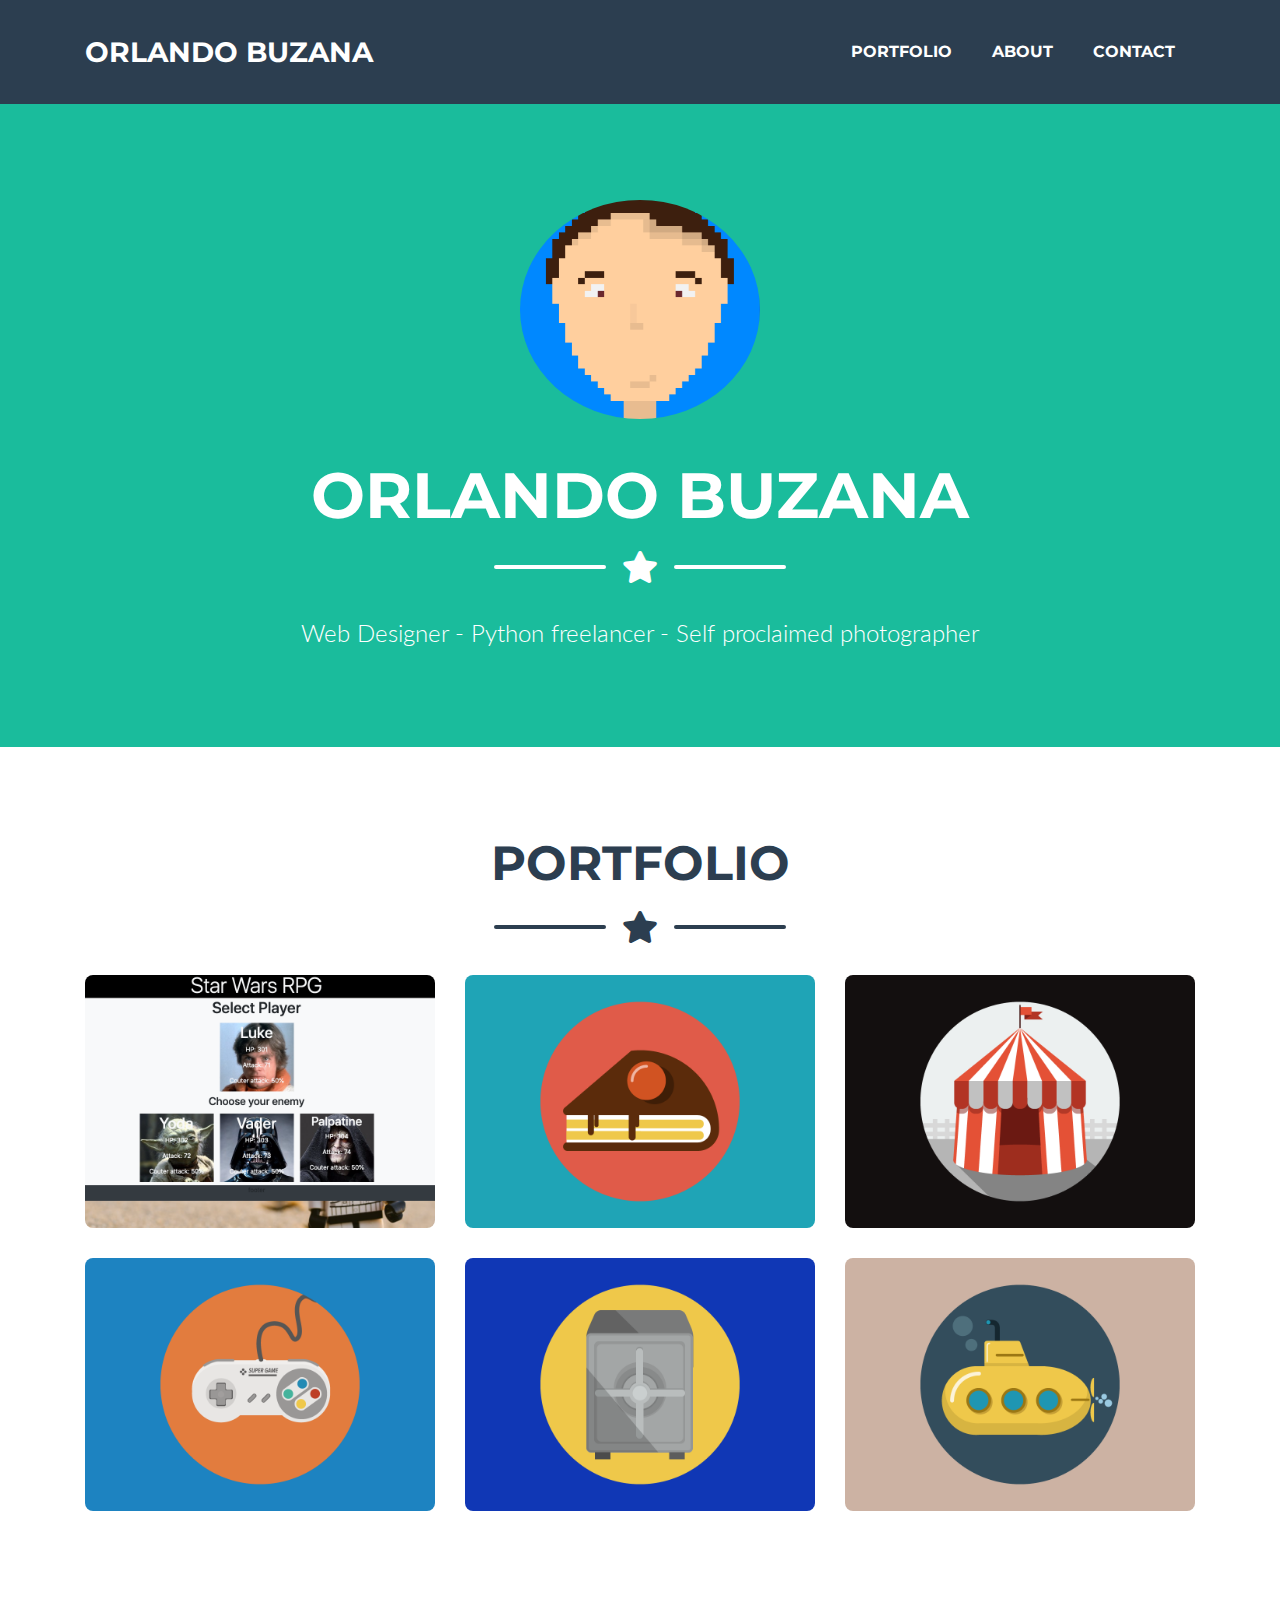
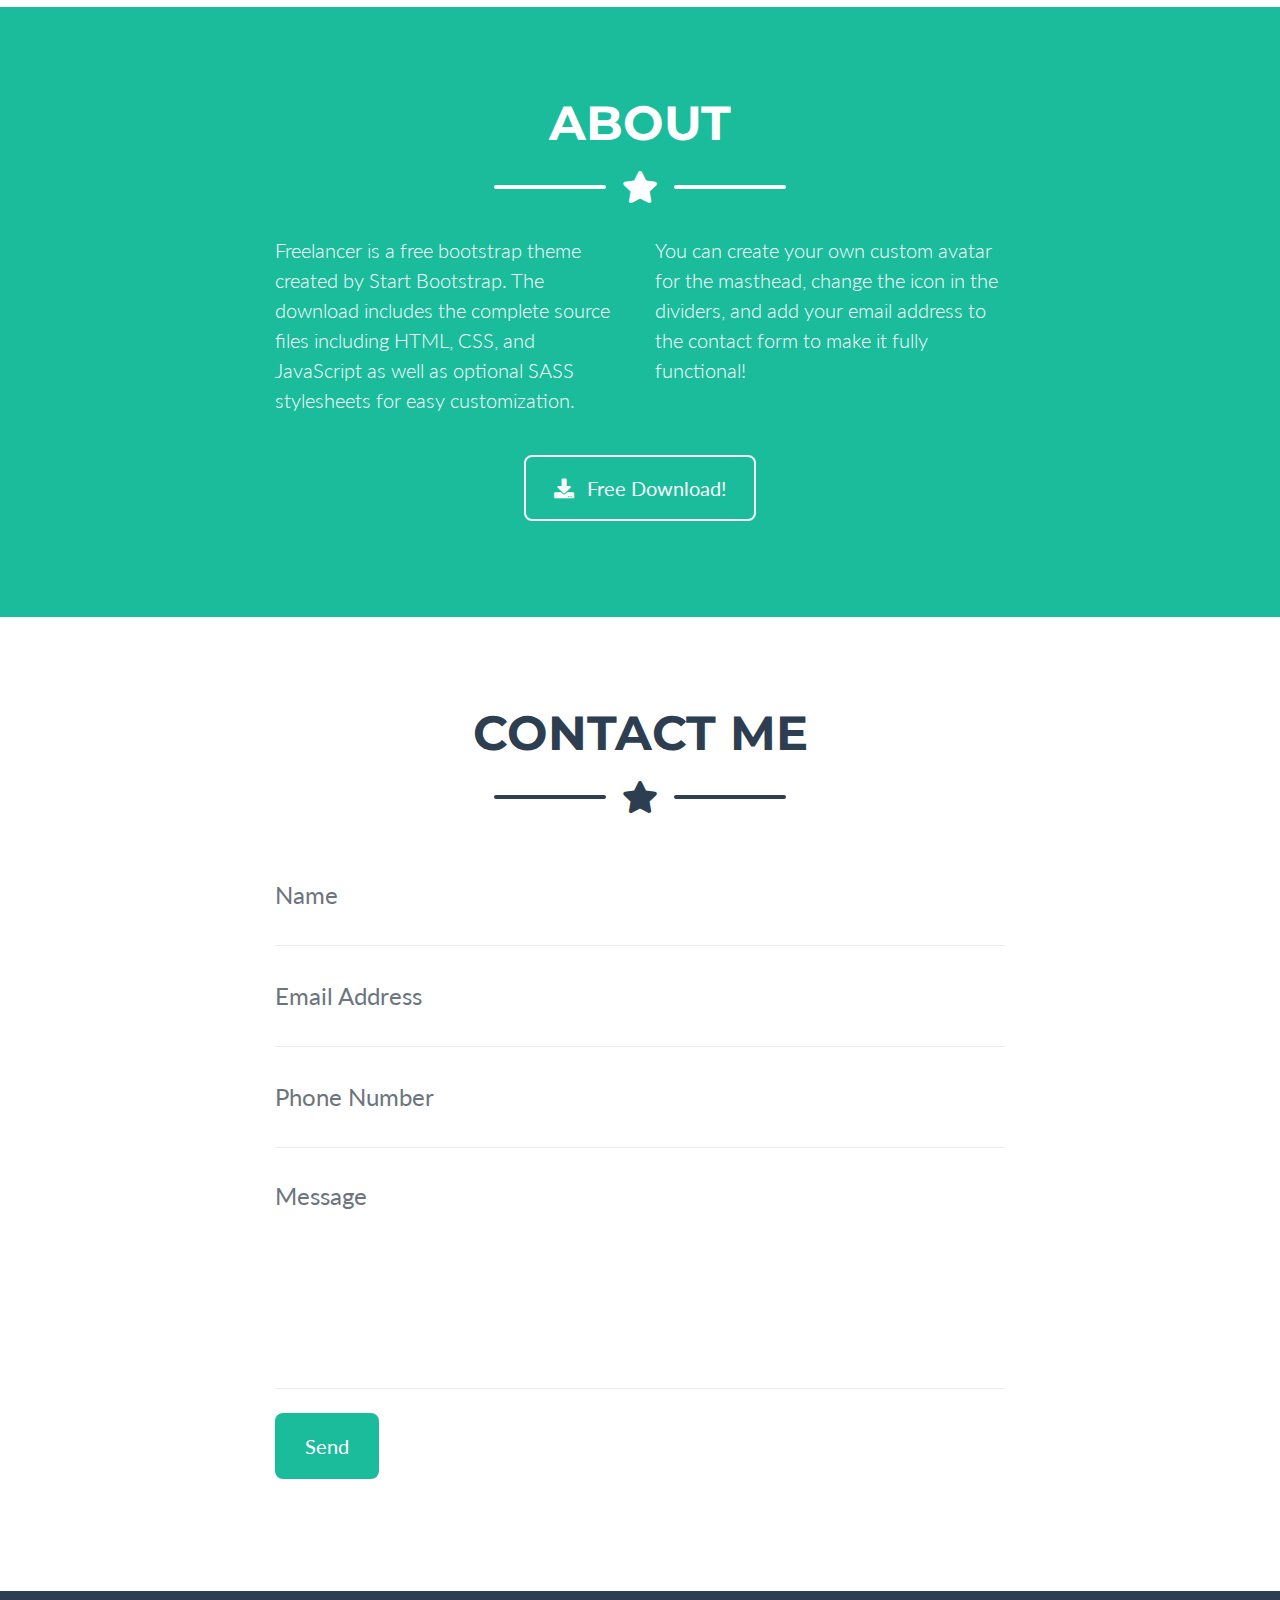
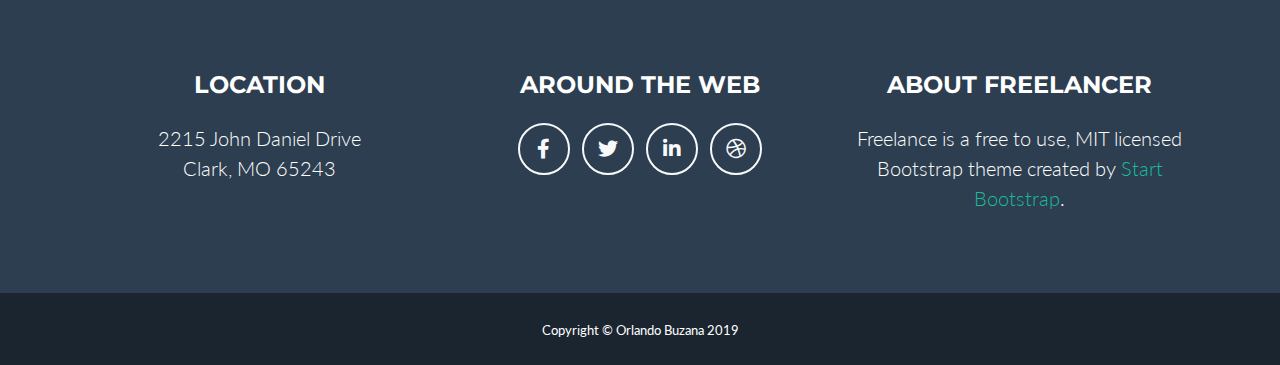
==== index.html @ acb23460 "Updating Portfolio Page with Bootstrap Template" ====
<!DOCTYPE html>
<html lang="en">

<head>

  <meta charset="utf-8">
  <meta name="viewport" content="width=device-width, initial-scale=1, shrink-to-fit=no">
  <meta name="description" content="">
  <meta name="author" content="">

  <title>Orlando Buzana</title>

  <!-- Custom fonts for this theme -->
  <link href="vendor/fontawesome-free/css/all.min.css" rel="stylesheet" type="text/css">
  <link href="https://fonts.googleapis.com/css?family=Montserrat:400,700" rel="stylesheet" type="text/css">
  <link href="https://fonts.googleapis.com/css?family=Lato:400,700,400italic,700italic" rel="stylesheet" type="text/css">

  <!-- Theme CSS -->
  <link href="css/freelancer.min.css" rel="stylesheet">

</head>

<body id="page-top">

  <!-- Navigation -->
  <nav class="navbar navbar-expand-lg bg-secondary text-uppercase fixed-top" id="mainNav">
    <div class="container">
      <a class="navbar-brand js-scroll-trigger" href="#page-top">Orlando Buzana</a>
      <button class="navbar-toggler navbar-toggler-right text-uppercase font-weight-bold bg-primary text-white rounded" type="button" data-toggle="collapse" data-target="#navbarResponsive" aria-controls="navbarResponsive" aria-expanded="false" aria-label="Toggle navigation">
        Menu
        <i class="fas fa-bars"></i>
      </button>
      <div class="collapse navbar-collapse" id="navbarResponsive">
        <ul class="navbar-nav ml-auto">
          <li class="nav-item mx-0 mx-lg-1">
            <a class="nav-link py-3 px-0 px-lg-3 rounded js-scroll-trigger" href="#portfolio">Portfolio</a>
          </li>
          <li class="nav-item mx-0 mx-lg-1">
            <a class="nav-link py-3 px-0 px-lg-3 rounded js-scroll-trigger" href="#about">About</a>
          </li>
          <li class="nav-item mx-0 mx-lg-1">
            <a class="nav-link py-3 px-0 px-lg-3 rounded js-scroll-trigger" href="#contact">Contact</a>
          </li>
        </ul>
      </div>
    </div>
  </nav>

  <!-- Masthead -->
  <header class="masthead bg-primary text-white text-center">
    <div class="container d-flex align-items-center flex-column">

      <!-- Masthead Avatar Image -->
      <img class="masthead-avatar mb-5 rounded-circle" src="img/RandomPortfolio.png" alt="My very accurate selfie">

      <!-- Masthead Heading -->
      <h1 class="masthead-heading text-uppercase mb-0">Orlando Buzana</h1>

      <!-- Icon Divider -->
      <div class="divider-custom divider-light">
        <div class="divider-custom-line"></div>
        <div class="divider-custom-icon">
          <i class="fas fa-star"></i>
        </div>
        <div class="divider-custom-line"></div>
      </div>

      <!-- Masthead Subheading -->
      <p class="masthead-subheading font-weight-light mb-0">Web Designer - Python freelancer - Self proclaimed photographer</p>

    </div>
  </header>

  <!-- Portfolio Section -->
  <section class="page-section portfolio" id="portfolio">
    <div class="container">

      <!-- Portfolio Section Heading -->
      <h2 class="page-section-heading text-center text-uppercase text-secondary mb-0">Portfolio</h2>

      <!-- Icon Divider -->
      <div class="divider-custom">
        <div class="divider-custom-line"></div>
        <div class="divider-custom-icon">
          <i class="fas fa-star"></i>
        </div>
        <div class="divider-custom-line"></div>
      </div>

      <!-- Portfolio Grid Items -->
      <div class="row">

        <!-- Portfolio Item 1 -->
        <div class="col-md-6 col-lg-4">
          <div class="portfolio-item mx-auto" data-toggle="modal" data-target="#portfolioModal1">
            <div class="portfolio-item-caption d-flex align-items-center justify-content-center h-100 w-100">
              <div class="portfolio-item-caption-content text-center text-white">
                <i class="fas fa-plus fa-3x"></i>
              </div>
            </div>
            <img class="img-fluid" src="img/portfolio/starWarsRpg.png" alt="">
          </div>
        </div>

        <!-- Portfolio Item 2 -->
        <div class="col-md-6 col-lg-4">
          <div class="portfolio-item mx-auto" data-toggle="modal" data-target="#portfolioModal2">
            <div class="portfolio-item-caption d-flex align-items-center justify-content-center h-100 w-100">
              <div class="portfolio-item-caption-content text-center text-white">
                <i class="fas fa-plus fa-3x"></i>
              </div>
            </div>
            <img class="img-fluid" src="img/portfolio/cake.png" alt="">
          </div>
        </div>

        <!-- Portfolio Item 3 -->
        <div class="col-md-6 col-lg-4">
          <div class="portfolio-item mx-auto" data-toggle="modal" data-target="#portfolioModal3">
            <div class="portfolio-item-caption d-flex align-items-center justify-content-center h-100 w-100">
              <div class="portfolio-item-caption-content text-center text-white">
                <i class="fas fa-plus fa-3x"></i>
              </div>
            </div>
            <img class="img-fluid" src="img/portfolio/circus.png" alt="">
          </div>
        </div>

        <!-- Portfolio Item 4 -->
        <div class="col-md-6 col-lg-4">
          <div class="portfolio-item mx-auto" data-toggle="modal" data-target="#portfolioModal4">
            <div class="portfolio-item-caption d-flex align-items-center justify-content-center h-100 w-100">
              <div class="portfolio-item-caption-content text-center text-white">
                <i class="fas fa-plus fa-3x"></i>
              </div>
            </div>
            <img class="img-fluid" src="img/portfolio/game.png" alt="">
          </div>
        </div>

        <!-- Portfolio Item 5 -->
        <div class="col-md-6 col-lg-4">
          <div class="portfolio-item mx-auto" data-toggle="modal" data-target="#portfolioModal5">
            <div class="portfolio-item-caption d-flex align-items-center justify-content-center h-100 w-100">
              <div class="portfolio-item-caption-content text-center text-white">
                <i class="fas fa-plus fa-3x"></i>
              </div>
            </div>
            <img class="img-fluid" src="img/portfolio/safe.png" alt="">
          </div>
        </div>

        <!-- Portfolio Item 6 -->
        <div class="col-md-6 col-lg-4">
          <div class="portfolio-item mx-auto" data-toggle="modal" data-target="#portfolioModal6">
            <div class="portfolio-item-caption d-flex align-items-center justify-content-center h-100 w-100">
              <div class="portfolio-item-caption-content text-center text-white">
                <i class="fas fa-plus fa-3x"></i>
              </div>
            </div>
            <img class="img-fluid" src="img/portfolio/submarine.png" alt="">
          </div>
        </div>

      </div>
      <!-- /.row -->

    </div>
  </section>

  <!-- About Section -->
  <section class="page-section bg-primary text-white mb-0" id="about">
    <div class="container">

      <!-- About Section Heading -->
      <h2 class="page-section-heading text-center text-uppercase text-white">About</h2>

      <!-- Icon Divider -->
      <div class="divider-custom divider-light">
        <div class="divider-custom-line"></div>
        <div class="divider-custom-icon">
          <i class="fas fa-star"></i>
        </div>
        <div class="divider-custom-line"></div>
      </div>

      <!-- About Section Content -->
      <div class="row">
        <div class="col-lg-4 ml-auto">
          <p class="lead">Freelancer is a free bootstrap theme created by Start Bootstrap. The download includes the complete source files including HTML, CSS, and JavaScript as well as optional SASS stylesheets for easy customization.</p>
        </div>
        <div class="col-lg-4 mr-auto">
          <p class="lead">You can create your own custom avatar for the masthead, change the icon in the dividers, and add your email address to the contact form to make it fully functional!</p>
        </div>
      </div>

      <!-- About Section Button -->
      <div class="text-center mt-4">
        <a class="btn btn-xl btn-outline-light" href="https://startbootstrap.com/themes/freelancer/">
          <i class="fas fa-download mr-2"></i>
          Free Download!
        </a>
      </div>

    </div>
  </section>

  <!-- Contact Section -->
  <section class="page-section" id="contact">
    <div class="container">

      <!-- Contact Section Heading -->
      <h2 class="page-section-heading text-center text-uppercase text-secondary mb-0">Contact Me</h2>

      <!-- Icon Divider -->
      <div class="divider-custom">
        <div class="divider-custom-line"></div>
        <div class="divider-custom-icon">
          <i class="fas fa-star"></i>
        </div>
        <div class="divider-custom-line"></div>
      </div>

      <!-- Contact Section Form -->
      <div class="row">
        <div class="col-lg-8 mx-auto">
          <!-- To configure the contact form email address, go to mail/contact_me.php and update the email address in the PHP file on line 19. -->
          <form name="sentMessage" id="contactForm" novalidate="novalidate">
            <div class="control-group">
              <div class="form-group floating-label-form-group controls mb-0 pb-2">
                <label>Name</label>
                <input class="form-control" id="name" type="text" placeholder="Name" required="required" data-validation-required-message="Please enter your name.">
                <p class="help-block text-danger"></p>
              </div>
            </div>
            <div class="control-group">
              <div class="form-group floating-label-form-group controls mb-0 pb-2">
                <label>Email Address</label>
                <input class="form-control" id="email" type="email" placeholder="Email Address" required="required" data-validation-required-message="Please enter your email address.">
                <p class="help-block text-danger"></p>
              </div>
            </div>
            <div class="control-group">
              <div class="form-group floating-label-form-group controls mb-0 pb-2">
                <label>Phone Number</label>
                <input class="form-control" id="phone" type="tel" placeholder="Phone Number" required="required" data-validation-required-message="Please enter your phone number.">
                <p class="help-block text-danger"></p>
              </div>
            </div>
            <div class="control-group">
              <div class="form-group floating-label-form-group controls mb-0 pb-2">
                <label>Message</label>
                <textarea class="form-control" id="message" rows="5" placeholder="Message" required="required" data-validation-required-message="Please enter a message."></textarea>
                <p class="help-block text-danger"></p>
              </div>
            </div>
            <br>
            <div id="success"></div>
            <div class="form-group">
              <button type="submit" class="btn btn-primary btn-xl" id="sendMessageButton">Send</button>
            </div>
          </form>
        </div>
      </div>

    </div>
  </section>

  <!-- Footer -->
  <footer class="footer text-center">
    <div class="container">
      <div class="row">

        <!-- Footer Location -->
        <div class="col-lg-4 mb-5 mb-lg-0">
          <h4 class="text-uppercase mb-4">Location</h4>
          <p class="lead mb-0">2215 John Daniel Drive
            <br>Clark, MO 65243</p>
        </div>

        <!-- Footer Social Icons -->
        <div class="col-lg-4 mb-5 mb-lg-0">
          <h4 class="text-uppercase mb-4">Around the Web</h4>
          <a class="btn btn-outline-light btn-social mx-1" href="#">
            <i class="fab fa-fw fa-facebook-f"></i>
          </a>
          <a class="btn btn-outline-light btn-social mx-1" href="#">
            <i class="fab fa-fw fa-twitter"></i>
          </a>
          <a class="btn btn-outline-light btn-social mx-1" href="#">
            <i class="fab fa-fw fa-linkedin-in"></i>
          </a>
          <a class="btn btn-outline-light btn-social mx-1" href="#">
            <i class="fab fa-fw fa-dribbble"></i>
          </a>
        </div>

        <!-- Footer About Text -->
        <div class="col-lg-4">
          <h4 class="text-uppercase mb-4">About Freelancer</h4>
          <p class="lead mb-0">Freelance is a free to use, MIT licensed Bootstrap theme created by
            <a href="http://startbootstrap.com">Start Bootstrap</a>.</p>
        </div>

      </div>
    </div>
  </footer>

  <!-- Copyright Section -->
  <section class="copyright py-4 text-center text-white">
    <div class="container">
      <small>Copyright &copy; Orlando Buzana 2019</small>
    </div>
  </section>

  <!-- Scroll to Top Button (Only visible on small and extra-small screen sizes) -->
  <div class="scroll-to-top d-lg-none position-fixed ">
    <a class="js-scroll-trigger d-block text-center text-white rounded" href="#page-top">
      <i class="fa fa-chevron-up"></i>
    </a>
  </div>

  <!-- Portfolio Modals -->

  <!-- Portfolio Modal 1 -->
  <div class="portfolio-modal modal fade" id="portfolioModal1" tabindex="-1" role="dialog" aria-labelledby="portfolioModal1Label" aria-hidden="true">
    <div class="modal-dialog modal-xl" role="document">
      <div class="modal-content">
        <button type="button" class="close" data-dismiss="modal" aria-label="Close">
          <span aria-hidden="true">
            <i class="fas fa-times"></i>
          </span>
        </button>
        <div class="modal-body text-center">
          <div class="container">
            <div class="row justify-content-center">
              <div class="col-lg-8">
                <!-- Portfolio Modal - Title -->
                <h2 class="portfolio-modal-title text-secondary text-uppercase mb-0">JavaScript RpG Game Example</h2>
                <!-- Icon Divider -->
                <div class="divider-custom">
                  <div class="divider-custom-line"></div>
                  <div class="divider-custom-icon">
                    <i class="fas fa-star"></i>
                  </div>
                  <div class="divider-custom-line"></div>
                </div>
                <!-- Portfolio Modal - Image -->
                <img class="img-fluid rounded mb-5" src="img/portfolio/starWarsRpg.png" alt="Screen-shot of the Js application">
                <!-- Portfolio Modal - Text -->
                <p class="mb-5">Simple demonstrations of JQuery power. The idea was to create an RPG game where the Player gets to choose a Hero and battle the chosen enemies.</p>
                <button class="btn btn-primary" href="#" data-dismiss="modal">
                  <i class="fas fa-times fa-fw"></i>
                  Close Window
                </button>
              </div>
            </div>
          </div>
        </div>
      </div>
    </div>
  </div>

  <!-- Portfolio Modal 2 -->
  <div class="portfolio-modal modal fade" id="portfolioModal2" tabindex="-1" role="dialog" aria-labelledby="portfolioModal2Label" aria-hidden="true">
    <div class="modal-dialog modal-xl" role="document">
      <div class="modal-content">
        <button type="button" class="close" data-dismiss="modal" aria-label="Close">
          <span aria-hidden="true">
            <i class="fas fa-times"></i>
          </span>
        </button>
        <div class="modal-body text-center">
          <div class="container">
            <div class="row justify-content-center">
              <div class="col-lg-8">
                <!-- Portfolio Modal - Title -->
                <h2 class="portfolio-modal-title text-secondary text-uppercase mb-0">Tasty Cake</h2>
                <!-- Icon Divider -->
                <div class="divider-custom">
                  <div class="divider-custom-line"></div>
                  <div class="divider-custom-icon">
                    <i class="fas fa-star"></i>
                  </div>
                  <div class="divider-custom-line"></div>
                </div>
                <!-- Portfolio Modal - Image -->
                <img class="img-fluid rounded mb-5" src="img/portfolio/cake.png" alt="">
                <!-- Portfolio Modal - Text -->
                <p class="mb-5">Lorem ipsum dolor sit amet, consectetur adipisicing elit. Mollitia neque assumenda ipsam nihil, molestias magnam, recusandae quos quis inventore quisquam velit asperiores, vitae? Reprehenderit soluta, eos quod consequuntur itaque. Nam.</p>
                <button class="btn btn-primary" href="#" data-dismiss="modal">
                  <i class="fas fa-times fa-fw"></i>
                  Close Window
                </button>
              </div>
            </div>
          </div>
        </div>
      </div>
    </div>
  </div>

  <!-- Portfolio Modal 3 -->
  <div class="portfolio-modal modal fade" id="portfolioModal3" tabindex="-1" role="dialog" aria-labelledby="portfolioModal3Label" aria-hidden="true">
    <div class="modal-dialog modal-xl" role="document">
      <div class="modal-content">
        <button type="button" class="close" data-dismiss="modal" aria-label="Close">
          <span aria-hidden="true">
            <i class="fas fa-times"></i>
          </span>
        </button>
        <div class="modal-body text-center">
          <div class="container">
            <div class="row justify-content-center">
              <div class="col-lg-8">
                <!-- Portfolio Modal - Title -->
                <h2 class="portfolio-modal-title text-secondary text-uppercase mb-0">Circus Tent</h2>
                <!-- Icon Divider -->
                <div class="divider-custom">
                  <div class="divider-custom-line"></div>
                  <div class="divider-custom-icon">
                    <i class="fas fa-star"></i>
                  </div>
                  <div class="divider-custom-line"></div>
                </div>
                <!-- Portfolio Modal - Image -->
                <img class="img-fluid rounded mb-5" src="img/portfolio/circus.png" alt="">
                <!-- Portfolio Modal - Text -->
                <p class="mb-5">Lorem ipsum dolor sit amet, consectetur adipisicing elit. Mollitia neque assumenda ipsam nihil, molestias magnam, recusandae quos quis inventore quisquam velit asperiores, vitae? Reprehenderit soluta, eos quod consequuntur itaque. Nam.</p>
                <button class="btn btn-primary" href="#" data-dismiss="modal">
                  <i class="fas fa-times fa-fw"></i>
                  Close Window
                </button>
              </div>
            </div>
          </div>
        </div>
      </div>
    </div>
  </div>

  <!-- Portfolio Modal 4 -->
  <div class="portfolio-modal modal fade" id="portfolioModal4" tabindex="-1" role="dialog" aria-labelledby="portfolioModal4Label" aria-hidden="true">
    <div class="modal-dialog modal-xl" role="document">
      <div class="modal-content">
        <button type="button" class="close" data-dismiss="modal" aria-label="Close">
          <span aria-hidden="true">
            <i class="fas fa-times"></i>
          </span>
        </button>
        <div class="modal-body text-center">
          <div class="container">
            <div class="row justify-content-center">
              <div class="col-lg-8">
                <!-- Portfolio Modal - Title -->
                <h2 class="portfolio-modal-title text-secondary text-uppercase mb-0">Controller</h2>
                <!-- Icon Divider -->
                <div class="divider-custom">
                  <div class="divider-custom-line"></div>
                  <div class="divider-custom-icon">
                    <i class="fas fa-star"></i>
                  </div>
                  <div class="divider-custom-line"></div>
                </div>
                <!-- Portfolio Modal - Image -->
                <img class="img-fluid rounded mb-5" src="img/portfolio/game.png" alt="">
                <!-- Portfolio Modal - Text -->
                <p class="mb-5">Lorem ipsum dolor sit amet, consectetur adipisicing elit. Mollitia neque assumenda ipsam nihil, molestias magnam, recusandae quos quis inventore quisquam velit asperiores, vitae? Reprehenderit soluta, eos quod consequuntur itaque. Nam.</p>
                <button class="btn btn-primary" href="#" data-dismiss="modal">
                  <i class="fas fa-times fa-fw"></i>
                  Close Window
                </button>
              </div>
            </div>
          </div>
        </div>
      </div>
    </div>
  </div>

  <!-- Portfolio Modal 5 -->
  <div class="portfolio-modal modal fade" id="portfolioModal5" tabindex="-1" role="dialog" aria-labelledby="portfolioModal5Label" aria-hidden="true">
    <div class="modal-dialog modal-xl" role="document">
      <div class="modal-content">
        <button type="button" class="close" data-dismiss="modal" aria-label="Close">
          <span aria-hidden="true">
            <i class="fas fa-times"></i>
          </span>
        </button>
        <div class="modal-body text-center">
          <div class="container">
            <div class="row justify-content-center">
              <div class="col-lg-8">
                <!-- Portfolio Modal - Title -->
                <h2 class="portfolio-modal-title text-secondary text-uppercase mb-0">Locked Safe</h2>
                <!-- Icon Divider -->
                <div class="divider-custom">
                  <div class="divider-custom-line"></div>
                  <div class="divider-custom-icon">
                    <i class="fas fa-star"></i>
                  </div>
                  <div class="divider-custom-line"></div>
                </div>
                <!-- Portfolio Modal - Image -->
                <img class="img-fluid rounded mb-5" src="img/portfolio/safe.png" alt="">
                <!-- Portfolio Modal - Text -->
                <p class="mb-5">Lorem ipsum dolor sit amet, consectetur adipisicing elit. Mollitia neque assumenda ipsam nihil, molestias magnam, recusandae quos quis inventore quisquam velit asperiores, vitae? Reprehenderit soluta, eos quod consequuntur itaque. Nam.</p>
                <button class="btn btn-primary" href="#" data-dismiss="modal">
                  <i class="fas fa-times fa-fw"></i>
                  Close Window
                </button>
              </div>
            </div>
          </div>
        </div>
      </div>
    </div>
  </div>

  <!-- Portfolio Modal 6 -->
  <div class="portfolio-modal modal fade" id="portfolioModal6" tabindex="-1" role="dialog" aria-labelledby="portfolioModal6Label" aria-hidden="true">
    <div class="modal-dialog modal-xl" role="document">
      <div class="modal-content">
        <button type="button" class="close" data-dismiss="modal" aria-label="Close">
          <span aria-hidden="true">
            <i class="fas fa-times"></i>
          </span>
        </button>
        <div class="modal-body text-center">
          <div class="container">
            <div class="row justify-content-center">
              <div class="col-lg-8">
                <!-- Portfolio Modal - Title -->
                <h2 class="portfolio-modal-title text-secondary text-uppercase mb-0">Submarine</h2>
                <!-- Icon Divider -->
                <div class="divider-custom">
                  <div class="divider-custom-line"></div>
                  <div class="divider-custom-icon">
                    <i class="fas fa-star"></i>
                  </div>
                  <div class="divider-custom-line"></div>
                </div>
                <!-- Portfolio Modal - Image -->
                <img class="img-fluid rounded mb-5" src="img/portfolio/submarine.png" alt="">
                <!-- Portfolio Modal - Text -->
                <p class="mb-5">Lorem ipsum dolor sit amet, consectetur adipisicing elit. Mollitia neque assumenda ipsam nihil, molestias magnam, recusandae quos quis inventore quisquam velit asperiores, vitae? Reprehenderit soluta, eos quod consequuntur itaque. Nam.</p>
                <button class="btn btn-primary" href="#" data-dismiss="modal">
                  <i class="fas fa-times fa-fw"></i>
                  Close Window
                </button>
              </div>
            </div>
          </div>
        </div>
      </div>
    </div>
  </div>

  <!-- Bootstrap core JavaScript -->
  <script src="vendor/jquery/jquery.min.js"></script>
  <script src="vendor/bootstrap/js/bootstrap.bundle.min.js"></script>

  <!-- Plugin JavaScript -->
  <script src="vendor/jquery-easing/jquery.easing.min.js"></script>

  <!-- Contact Form JavaScript -->
  <script src="js/jqBootstrapValidation.js"></script>
  <script src="js/contact_me.js"></script>

  <!-- Custom scripts for this template -->
  <script src="js/freelancer.min.js"></script>

</body>

</html>
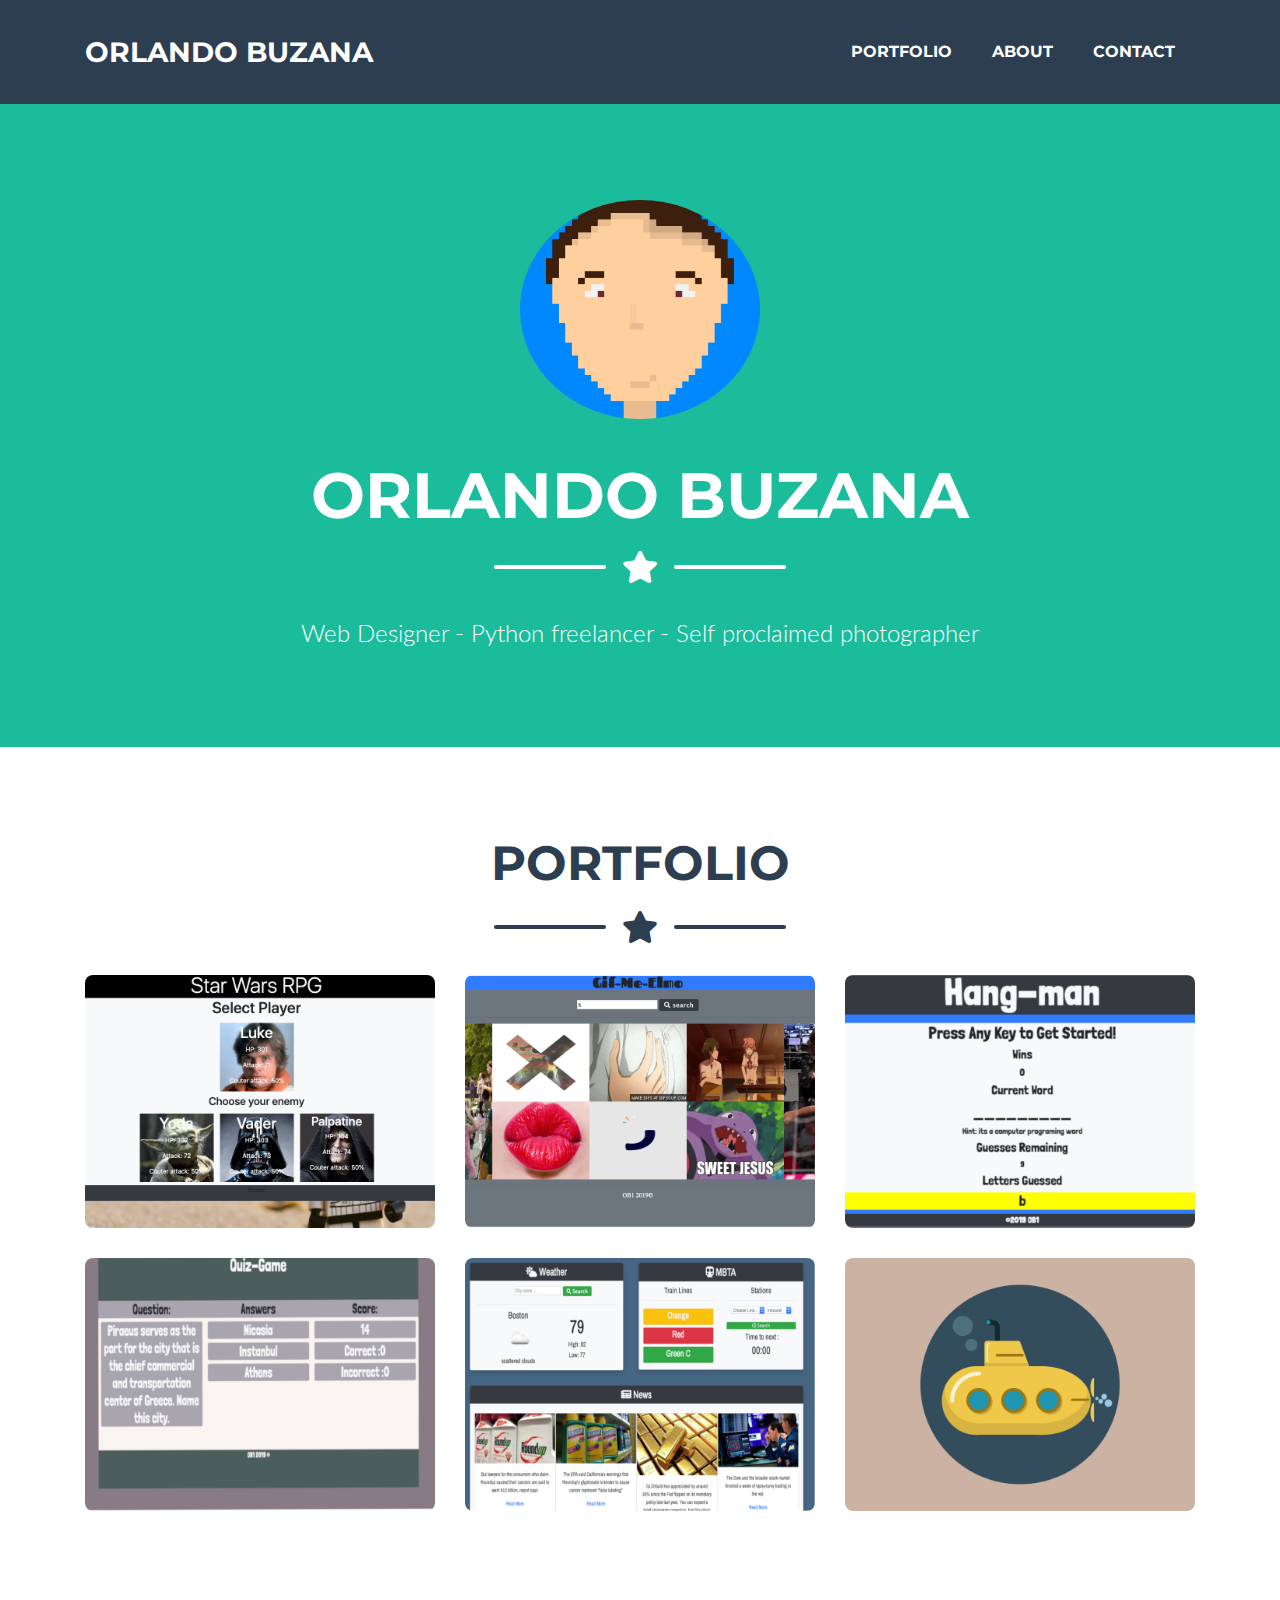
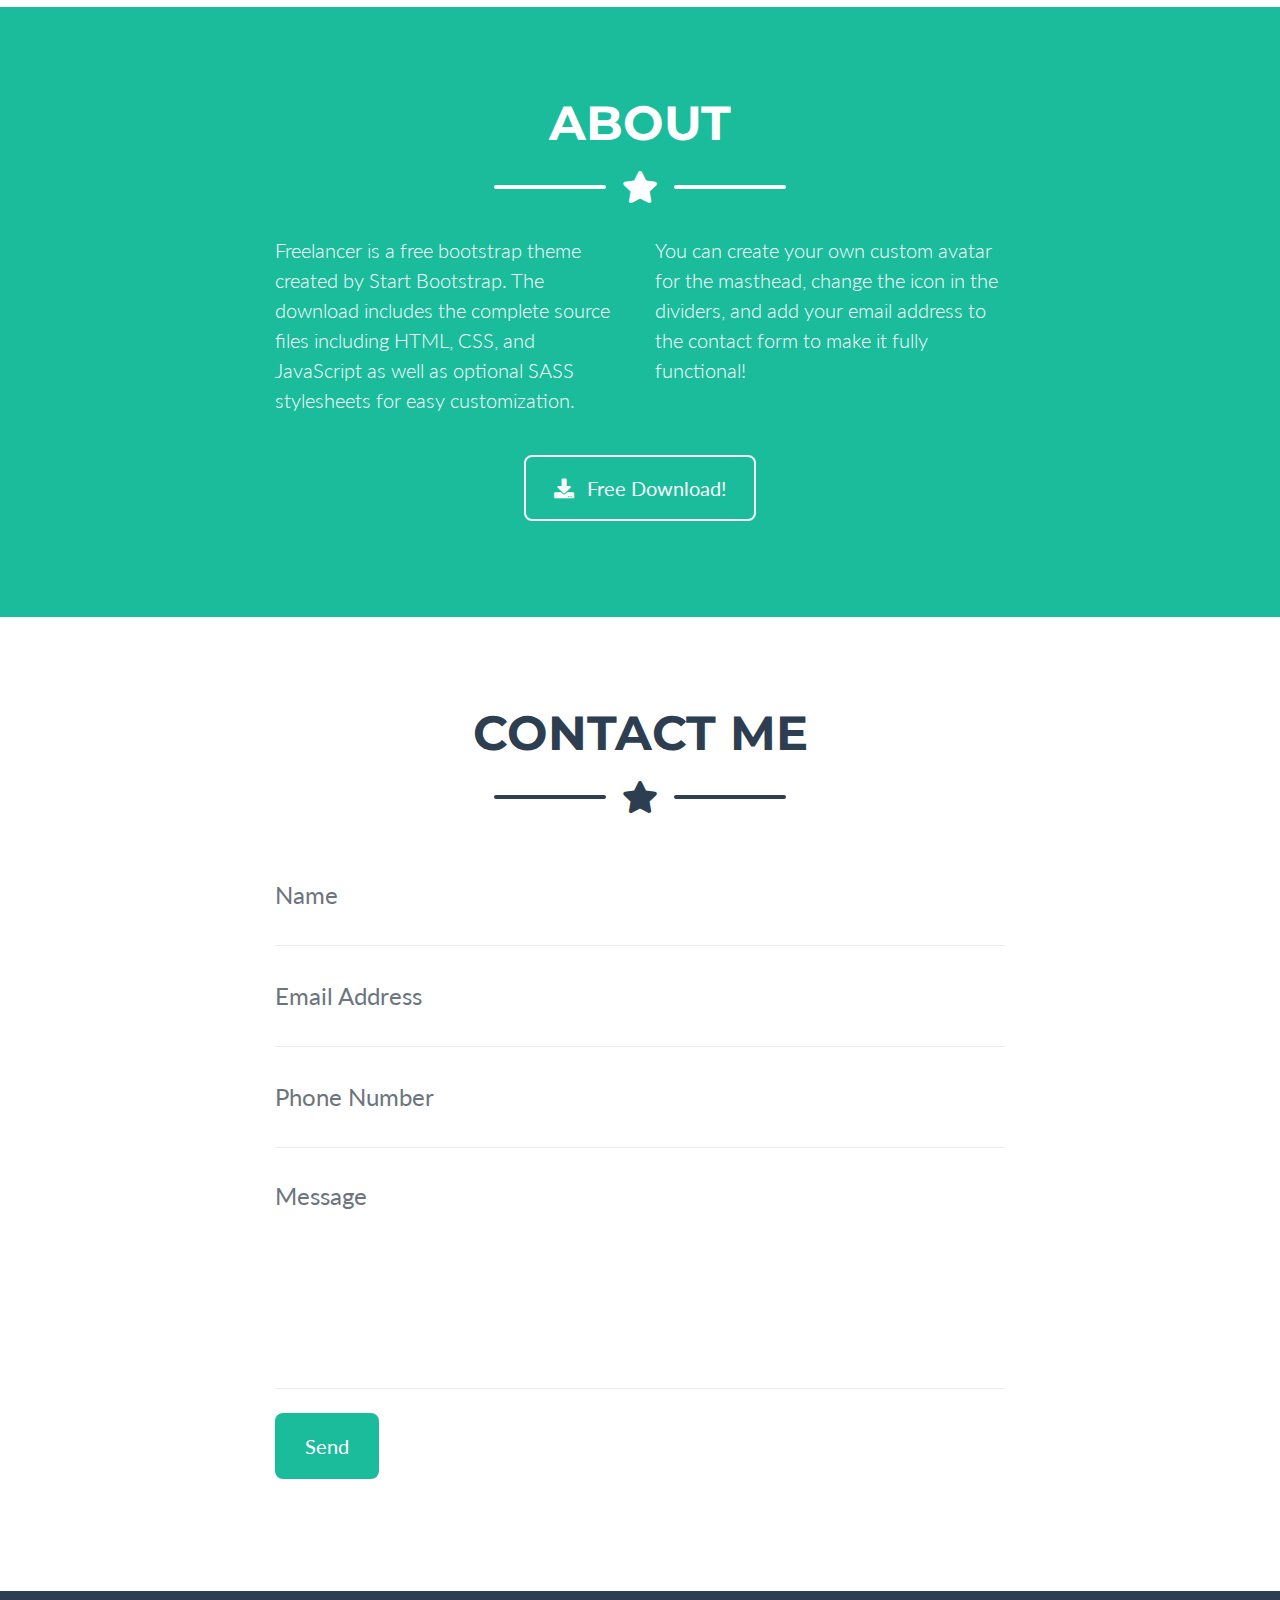
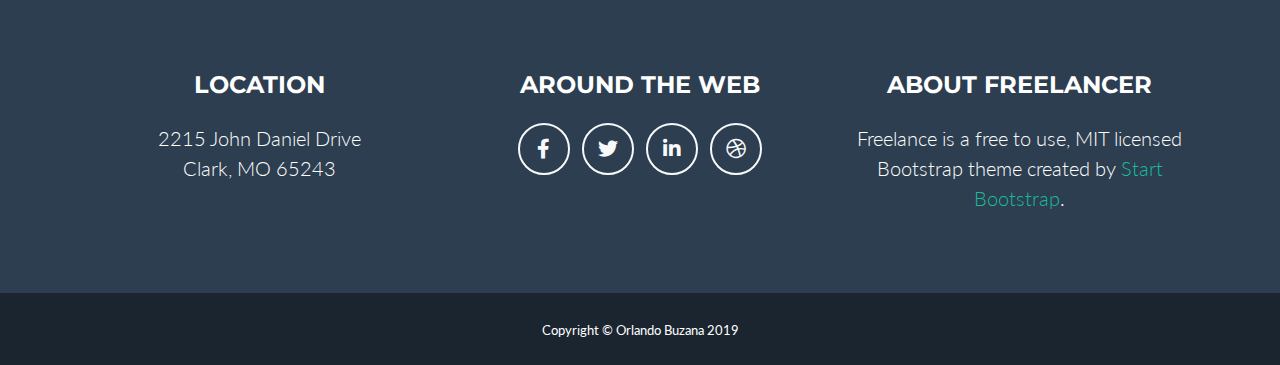
==== commit 244f3c68: "added more projects to portfolio" ====
--- a/index.html
+++ b/index.html
@@ -110,7 +110,7 @@
                 <i class="fas fa-plus fa-3x"></i>
               </div>
             </div>
-            <img class="img-fluid" src="img/portfolio/cake.png" alt="">
+            <img class="img-fluid" src="img/portfolio/gifMeElmo.png" alt="">
           </div>
         </div>
 
@@ -122,7 +122,7 @@
                 <i class="fas fa-plus fa-3x"></i>
               </div>
             </div>
-            <img class="img-fluid" src="img/portfolio/circus.png" alt="">
+            <img class="img-fluid" src="img/portfolio/hangManGame.png" alt="">
           </div>
         </div>
 
@@ -134,7 +134,7 @@
                 <i class="fas fa-plus fa-3x"></i>
               </div>
             </div>
-            <img class="img-fluid" src="img/portfolio/game.png" alt="">
+            <img class="img-fluid" src="img/portfolio/quizGame.png" alt="">
           </div>
         </div>
 
@@ -146,7 +146,7 @@
                 <i class="fas fa-plus fa-3x"></i>
               </div>
             </div>
-            <img class="img-fluid" src="img/portfolio/safe.png" alt="">
+            <img class="img-fluid" src="img/portfolio/aperiWdget.png" alt="">
           </div>
         </div>
 
@@ -375,7 +375,7 @@
             <div class="row justify-content-center">
               <div class="col-lg-8">
                 <!-- Portfolio Modal - Title -->
-                <h2 class="portfolio-modal-title text-secondary text-uppercase mb-0">Tasty Cake</h2>
+                <h2 class="portfolio-modal-title text-secondary text-uppercase mb-0">JQuery Api GifStatic Project</h2>
                 <!-- Icon Divider -->
                 <div class="divider-custom">
                   <div class="divider-custom-line"></div>
@@ -385,9 +385,9 @@
                   <div class="divider-custom-line"></div>
                 </div>
                 <!-- Portfolio Modal - Image -->
-                <img class="img-fluid rounded mb-5" src="img/portfolio/cake.png" alt="">
+                <img class="img-fluid rounded mb-5" src="img/portfolio/gifMeElmo.png" alt="">
                 <!-- Portfolio Modal - Text -->
-                <p class="mb-5">Lorem ipsum dolor sit amet, consectetur adipisicing elit. Mollitia neque assumenda ipsam nihil, molestias magnam, recusandae quos quis inventore quisquam velit asperiores, vitae? Reprehenderit soluta, eos quod consequuntur itaque. Nam.</p>
+                <p class="mb-5">A Simple JQuery Example on how to handle data coming from an API. In this case I have a gif shearch called gif-Me-Elmo since Elmo makes the best gifs</p>
                 <button class="btn btn-primary" href="#" data-dismiss="modal">
                   <i class="fas fa-times fa-fw"></i>
                   Close Window
@@ -414,7 +414,7 @@
             <div class="row justify-content-center">
               <div class="col-lg-8">
                 <!-- Portfolio Modal - Title -->
-                <h2 class="portfolio-modal-title text-secondary text-uppercase mb-0">Circus Tent</h2>
+                <h2 class="portfolio-modal-title text-secondary text-uppercase mb-0">JavaScript Array Manipulation</h2>
                 <!-- Icon Divider -->
                 <div class="divider-custom">
                   <div class="divider-custom-line"></div>
@@ -424,9 +424,9 @@
                   <div class="divider-custom-line"></div>
                 </div>
                 <!-- Portfolio Modal - Image -->
-                <img class="img-fluid rounded mb-5" src="img/portfolio/circus.png" alt="">
+                <img class="img-fluid rounded mb-5" src="img/portfolio/hangManGame.png" alt="">
                 <!-- Portfolio Modal - Text -->
-                <p class="mb-5">Lorem ipsum dolor sit amet, consectetur adipisicing elit. Mollitia neque assumenda ipsam nihil, molestias magnam, recusandae quos quis inventore quisquam velit asperiores, vitae? Reprehenderit soluta, eos quod consequuntur itaque. Nam.</p>
+                <p class="mb-5">JavaScript Example on how on array Manipulation. The intent here was to create a word guessing game.</p>
                 <button class="btn btn-primary" href="#" data-dismiss="modal">
                   <i class="fas fa-times fa-fw"></i>
                   Close Window
@@ -463,9 +463,9 @@
                   <div class="divider-custom-line"></div>
                 </div>
                 <!-- Portfolio Modal - Image -->
-                <img class="img-fluid rounded mb-5" src="img/portfolio/game.png" alt="">
+                <img class="img-fluid rounded mb-5" src="img/portfolio/quizGame.png" alt="">
                 <!-- Portfolio Modal - Text -->
-                <p class="mb-5">Lorem ipsum dolor sit amet, consectetur adipisicing elit. Mollitia neque assumenda ipsam nihil, molestias magnam, recusandae quos quis inventore quisquam velit asperiores, vitae? Reprehenderit soluta, eos quod consequuntur itaque. Nam.</p>
+                <p class="mb-5">JavaScript Example on timeout, Here we created a Quiz-Game where players have to answer questions in a set amout of time.</p>
                 <button class="btn btn-primary" href="#" data-dismiss="modal">
                   <i class="fas fa-times fa-fw"></i>
                   Close Window
@@ -492,7 +492,7 @@
             <div class="row justify-content-center">
               <div class="col-lg-8">
                 <!-- Portfolio Modal - Title -->
-                <h2 class="portfolio-modal-title text-secondary text-uppercase mb-0">Locked Safe</h2>
+                <h2 class="portfolio-modal-title text-secondary text-uppercase mb-0">Group Project Aperi Widget</h2>
                 <!-- Icon Divider -->
                 <div class="divider-custom">
                   <div class="divider-custom-line"></div>
@@ -502,9 +502,9 @@
                   <div class="divider-custom-line"></div>
                 </div>
                 <!-- Portfolio Modal - Image -->
-                <img class="img-fluid rounded mb-5" src="img/portfolio/safe.png" alt="">
+                <img class="img-fluid rounded mb-5" src="img/portfolio/aperiWdget.png" alt="">
                 <!-- Portfolio Modal - Text -->
-                <p class="mb-5">Lorem ipsum dolor sit amet, consectetur adipisicing elit. Mollitia neque assumenda ipsam nihil, molestias magnam, recusandae quos quis inventore quisquam velit asperiores, vitae? Reprehenderit soluta, eos quod consequuntur itaque. Nam.</p>
+                <p class="mb-5">For this project, we created a personal customizable Widget for your favorite pieces of information. Here you get the train schedule, news, stocks prices and the weather. </p>
                 <button class="btn btn-primary" href="#" data-dismiss="modal">
                   <i class="fas fa-times fa-fw"></i>
                   Close Window
@@ -543,7 +543,7 @@
                 <!-- Portfolio Modal - Image -->
                 <img class="img-fluid rounded mb-5" src="img/portfolio/submarine.png" alt="">
                 <!-- Portfolio Modal - Text -->
-                <p class="mb-5">Lorem ipsum dolor sit amet, consectetur adipisicing elit. Mollitia neque assumenda ipsam nihil, molestias magnam, recusandae quos quis inventore quisquam velit asperiores, vitae? Reprehenderit soluta, eos quod consequuntur itaque. Nam.</p>
+                <p class="mb-5">Brewing... </p>
                 <button class="btn btn-primary" href="#" data-dismiss="modal">
                   <i class="fas fa-times fa-fw"></i>
                   Close Window
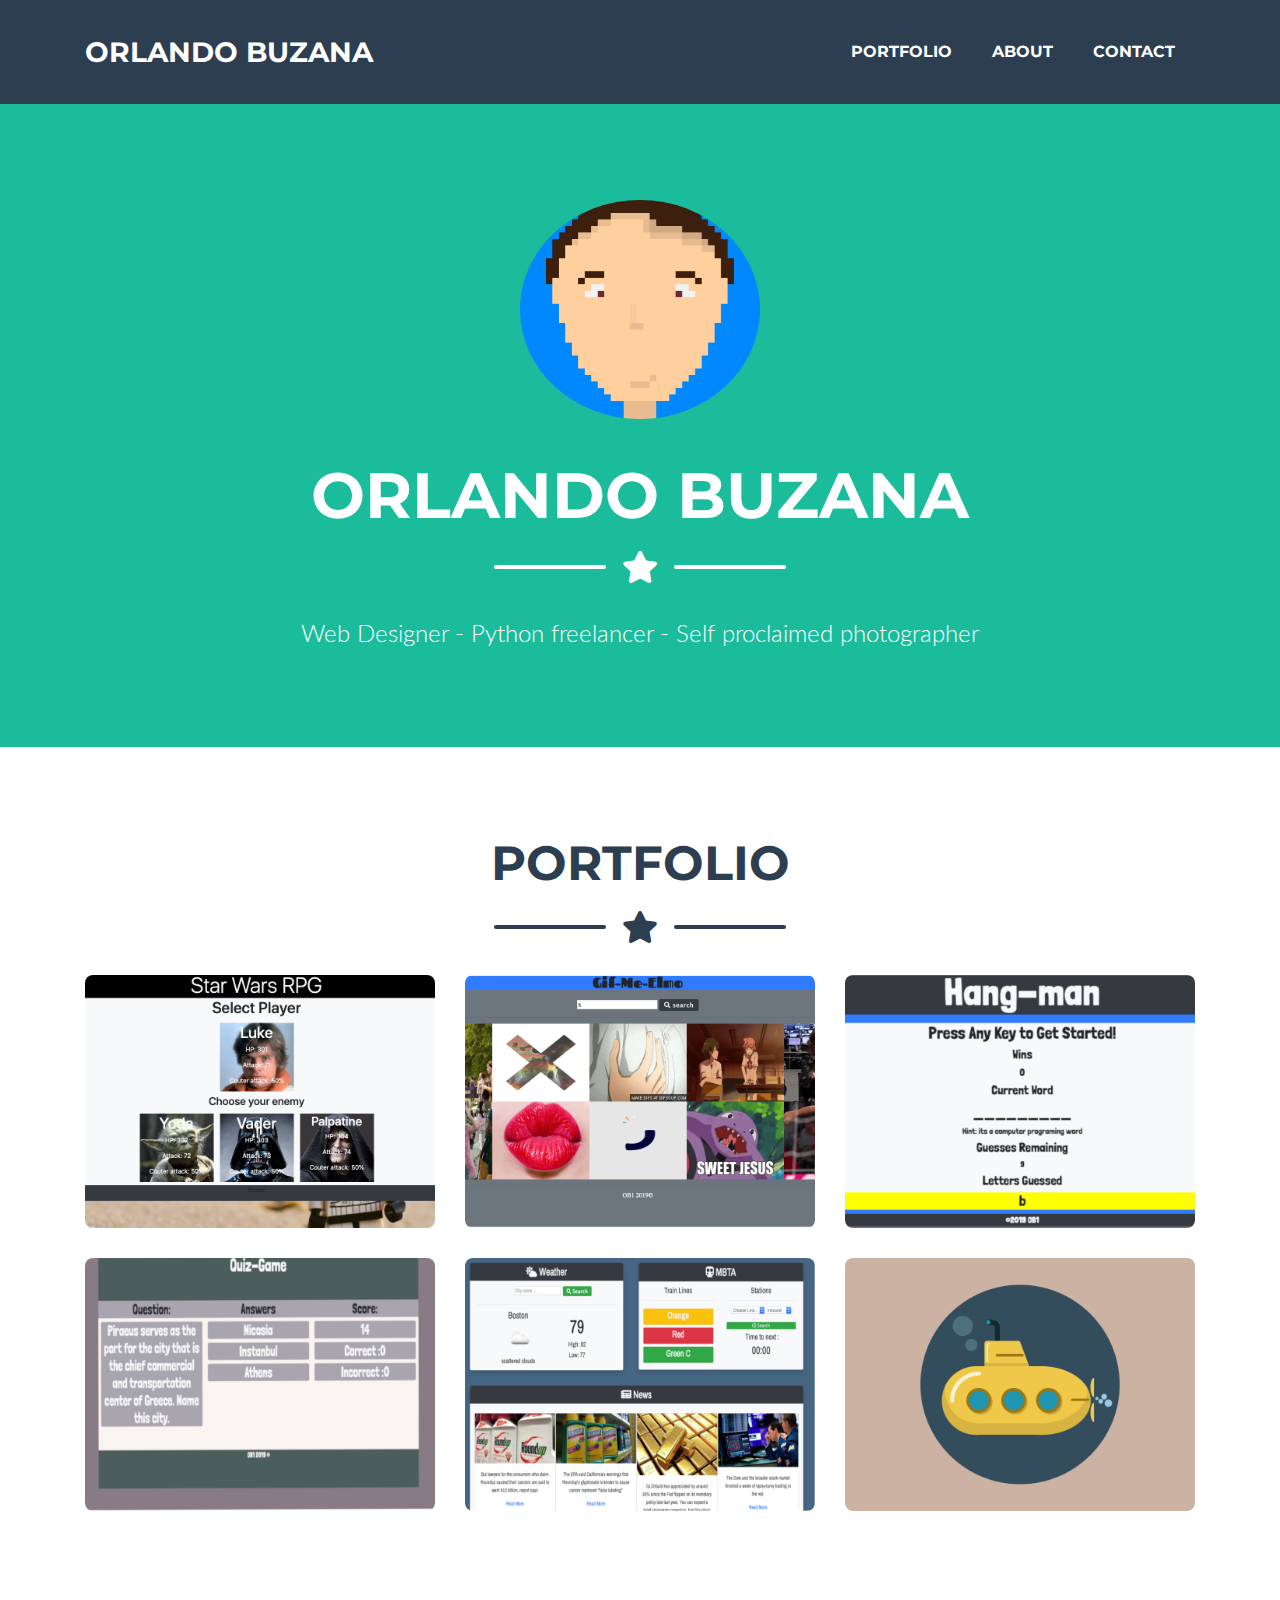
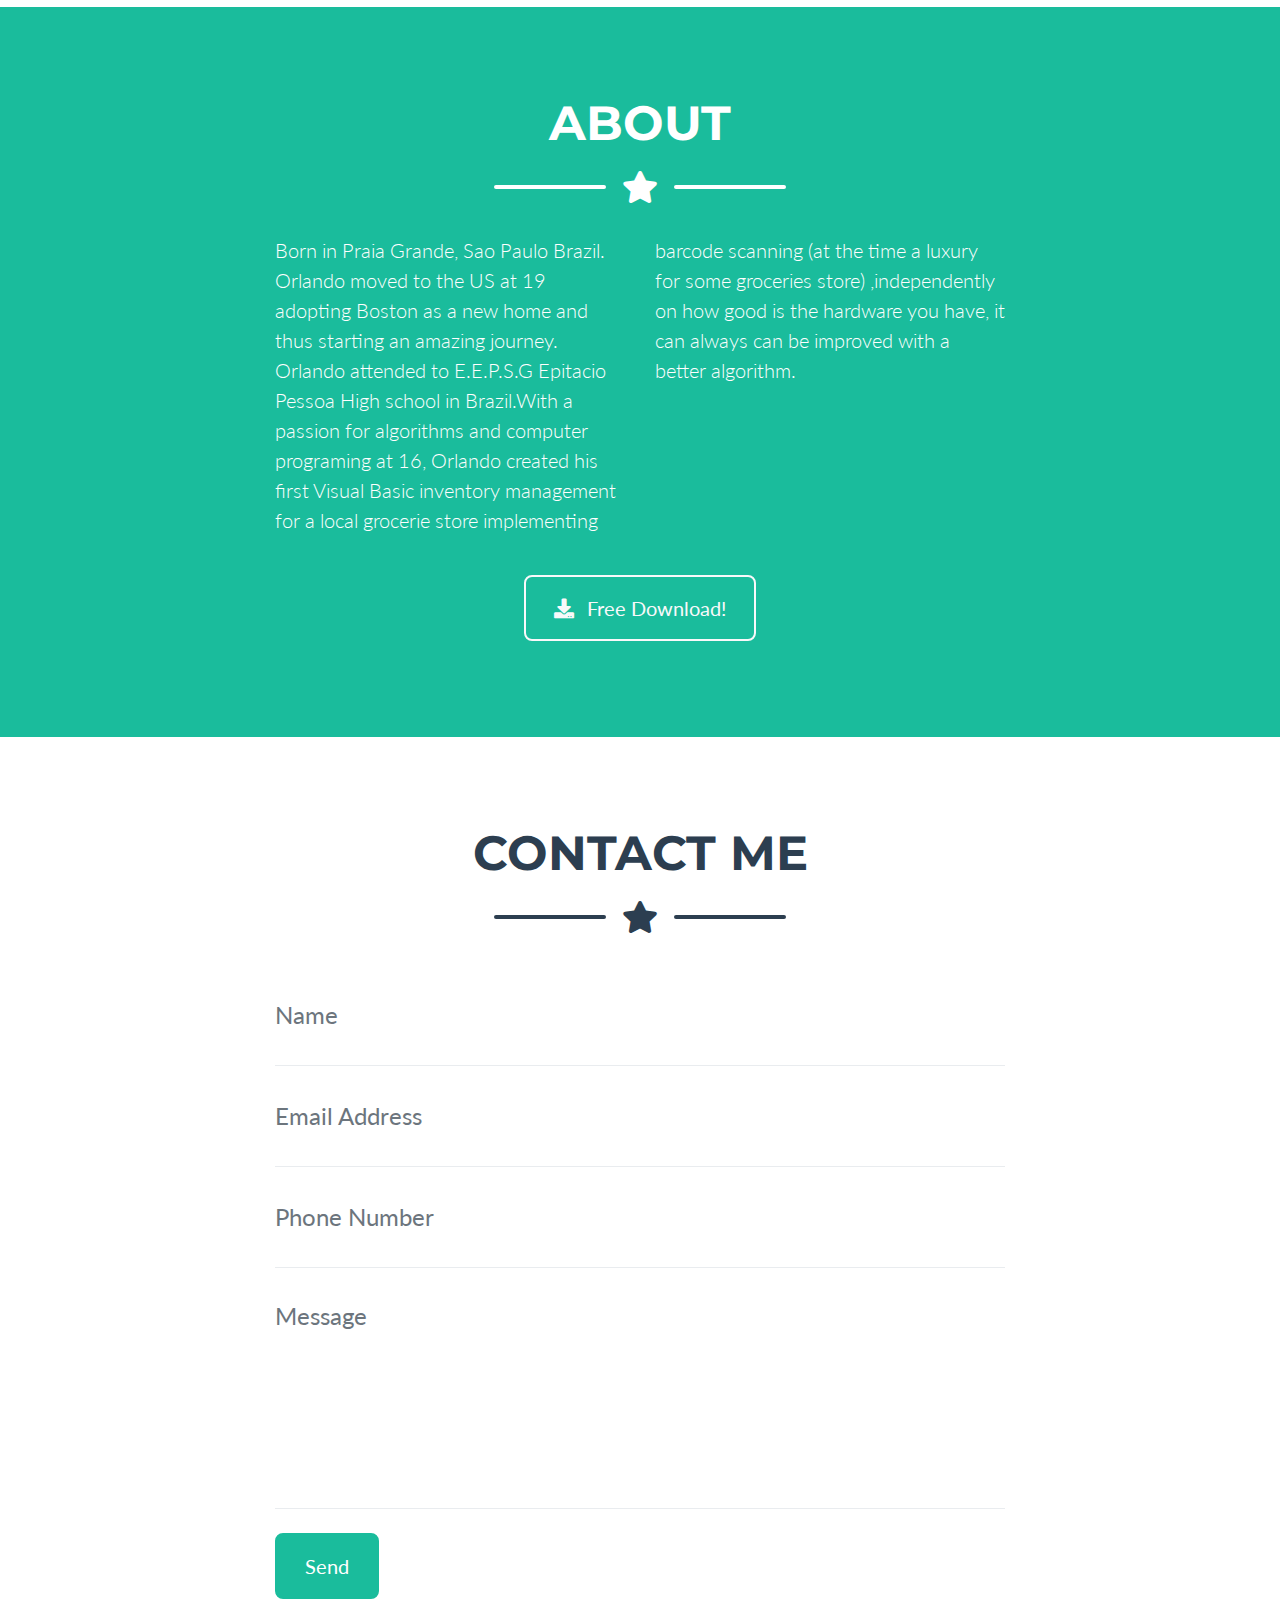
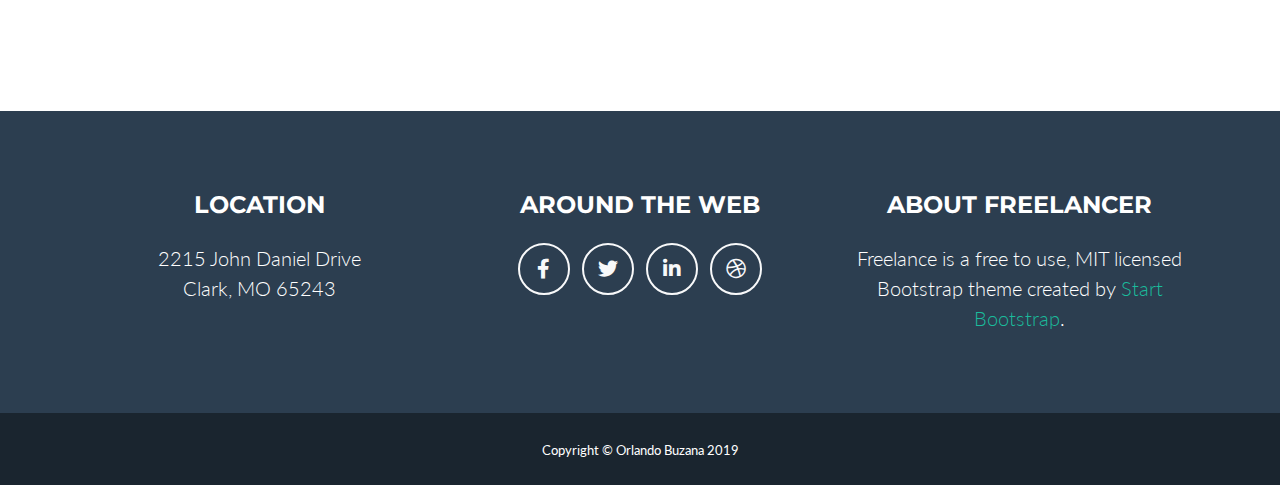
==== commit 3a53f411: "added functionality to email form" ====
--- a/index.html
+++ b/index.html
@@ -187,10 +187,12 @@
       <!-- About Section Content -->
       <div class="row">
         <div class="col-lg-4 ml-auto">
-          <p class="lead">Freelancer is a free bootstrap theme created by Start Bootstrap. The download includes the complete source files including HTML, CSS, and JavaScript as well as optional SASS stylesheets for easy customization.</p>
+          <p class="lead">Born in Praia Grande, Sao Paulo Brazil. Orlando moved to the US at 19 adopting Boston as a new home and thus starting an amazing journey.
+
+            Orlando attended to E.E.P.S.G Epitacio Pessoa High school in Brazil.With a passion for algorithms and computer programing at 16, Orlando created his first Visual Basic inventory management for a local grocerie store implementing</p>
         </div>
         <div class="col-lg-4 mr-auto">
-          <p class="lead">You can create your own custom avatar for the masthead, change the icon in the dividers, and add your email address to the contact form to make it fully functional!</p>
+          <p class="lead"> barcode scanning (at the time a luxury for some groceries store) ,independently on how good is the hardware you have, it can always can be improved with a better algorithm.</p>
         </div>
       </div>
 
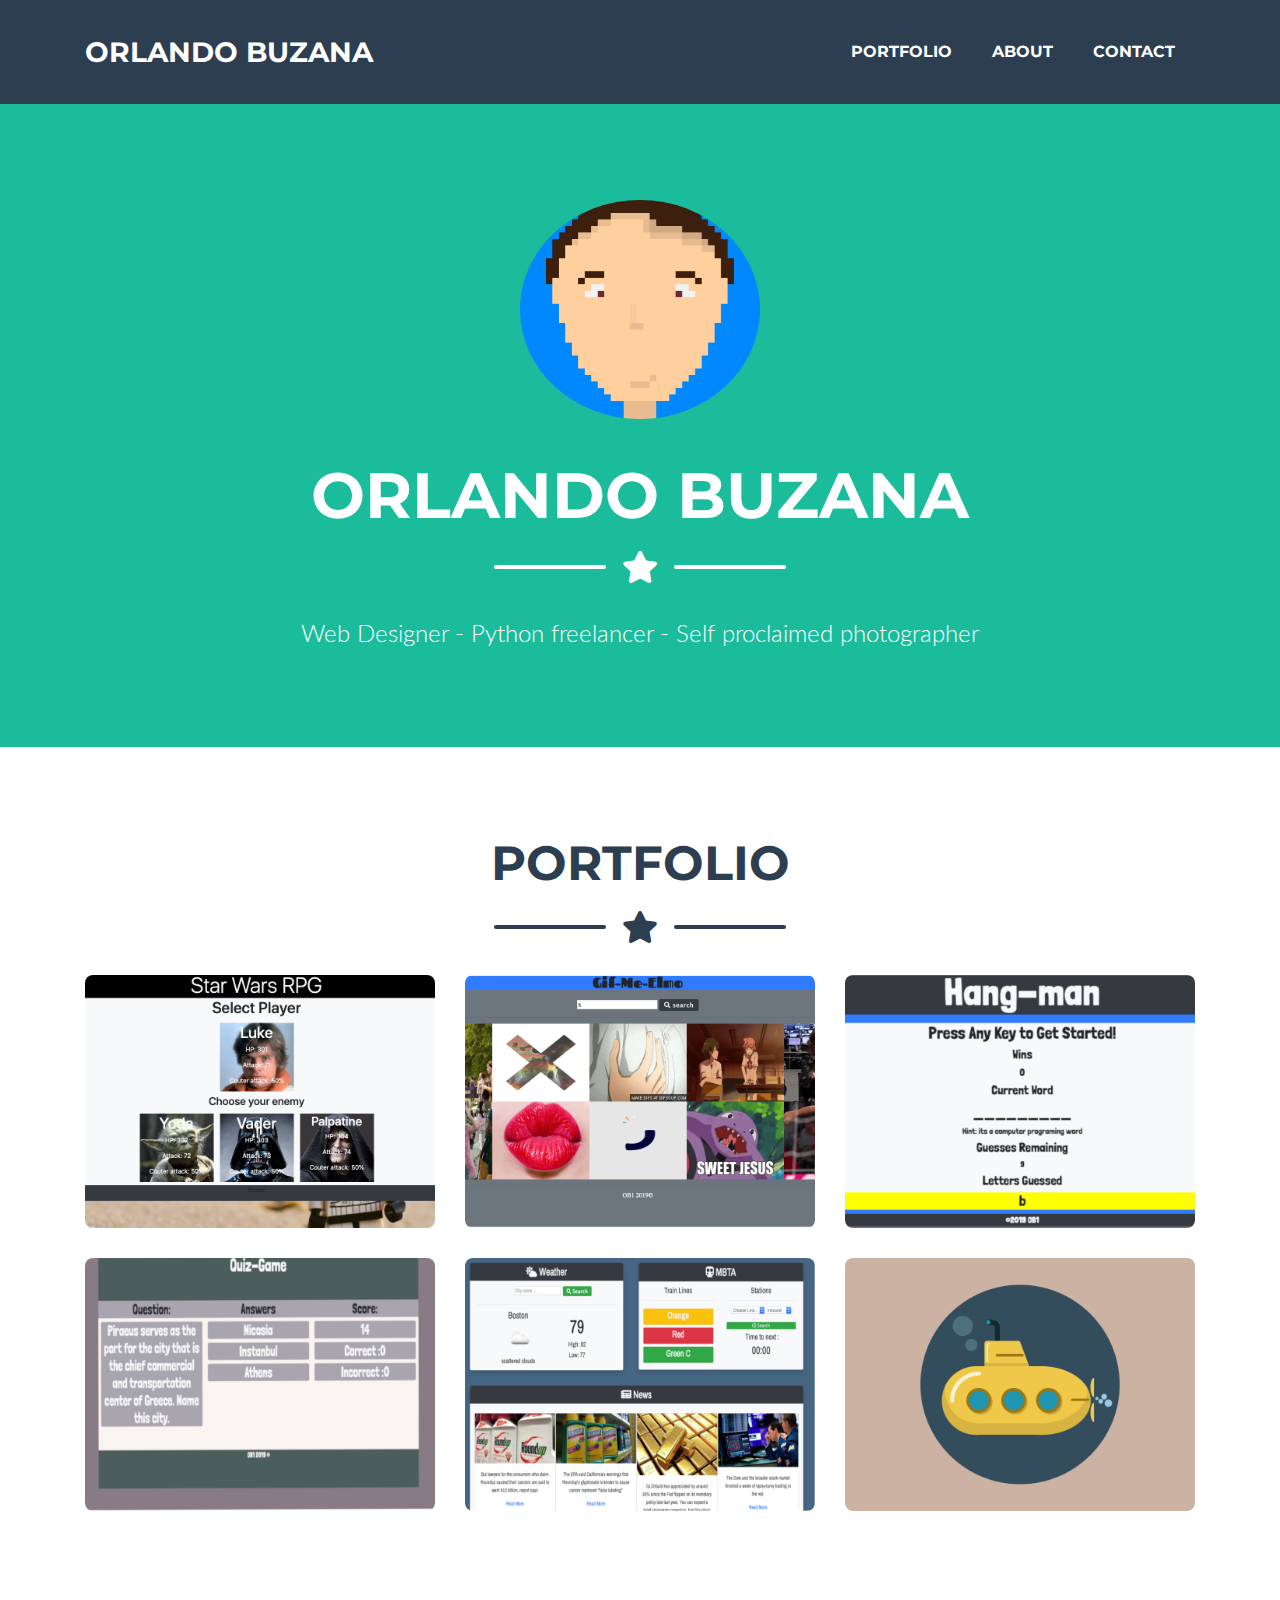
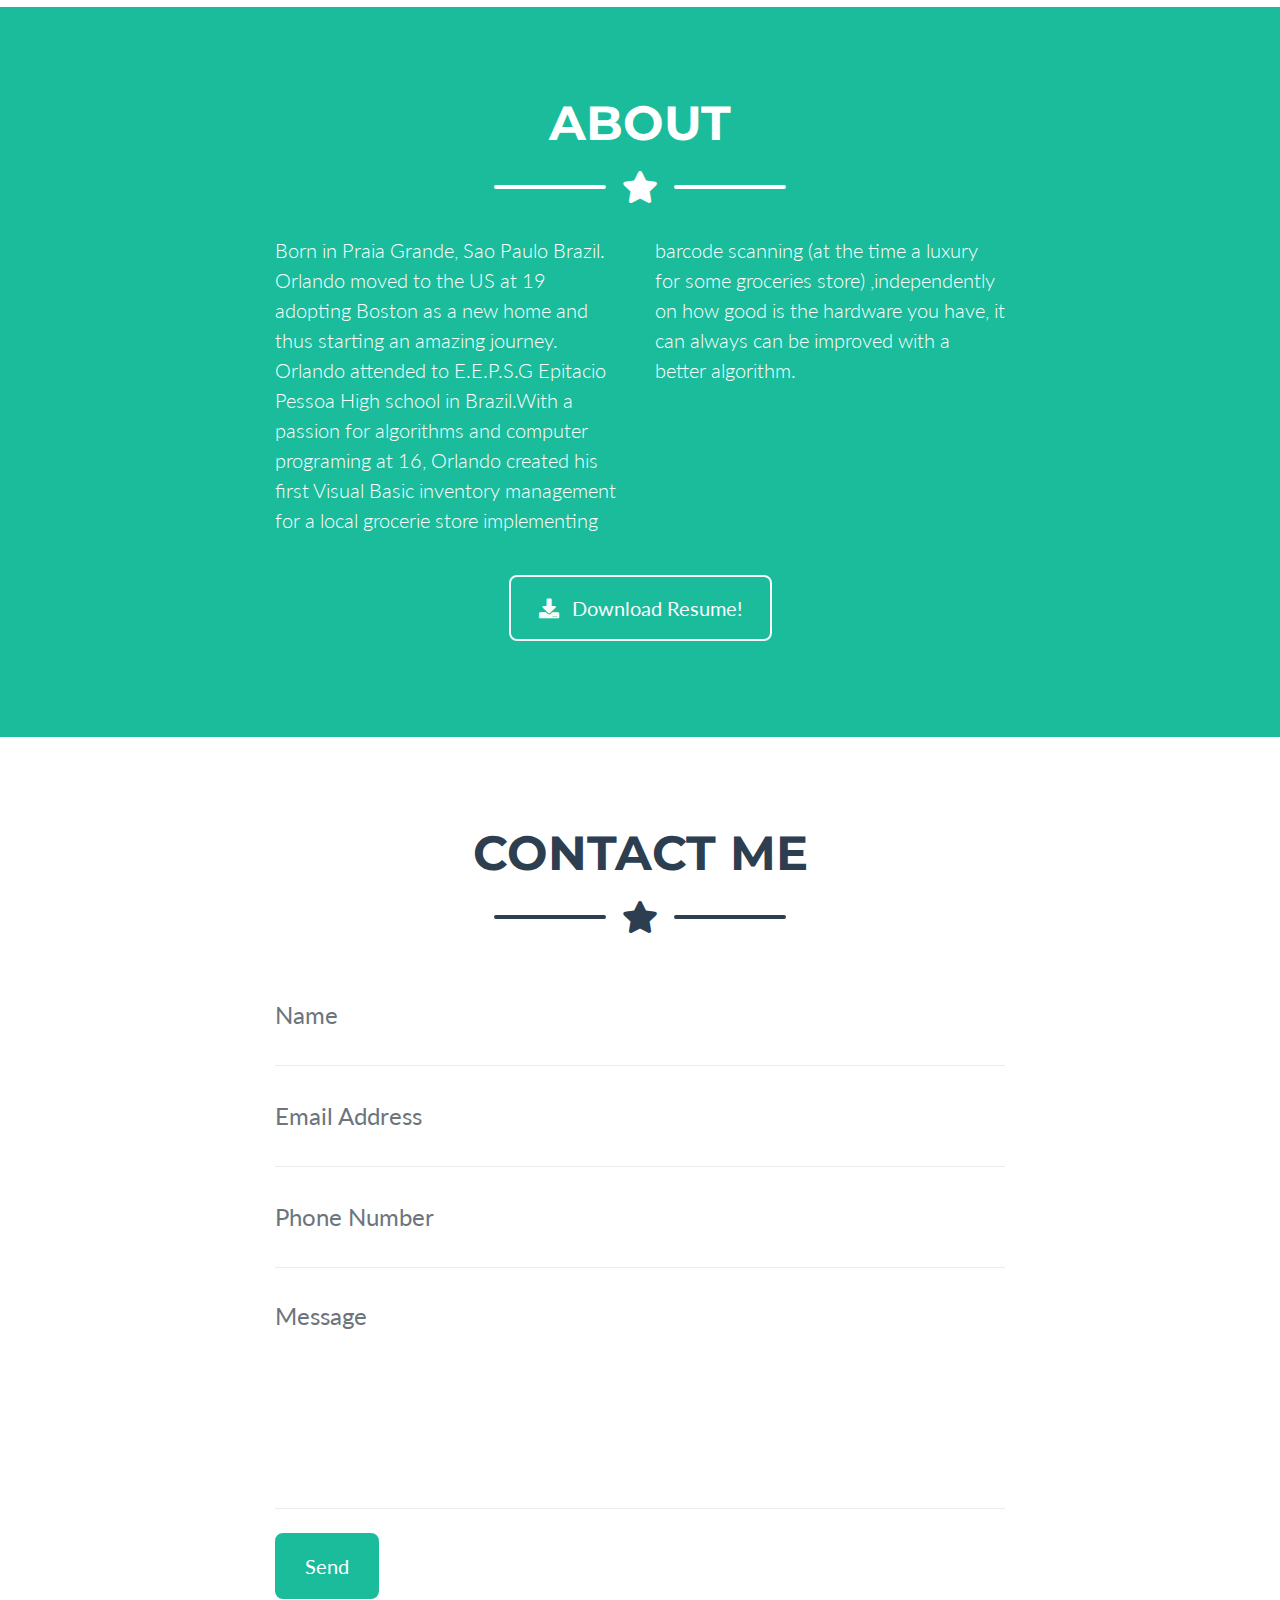
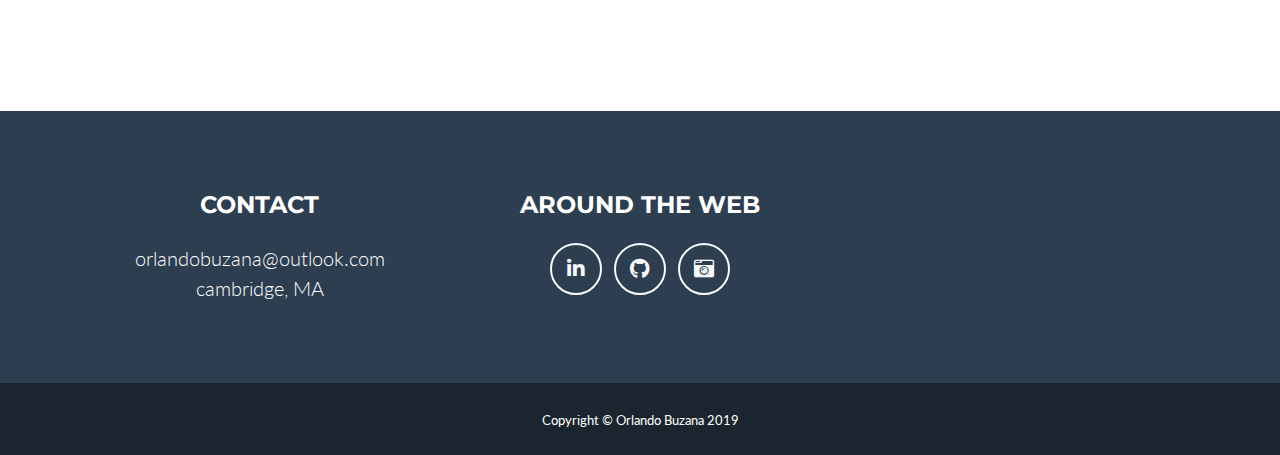
==== commit 5cf0b97d: "linked the right url to links, cleaned default info" ====
--- a/index.html
+++ b/index.html
@@ -198,9 +198,9 @@
 
       <!-- About Section Button -->
       <div class="text-center mt-4">
-        <a class="btn btn-xl btn-outline-light" href="https://startbootstrap.com/themes/freelancer/">
+        <a class="btn btn-xl btn-outline-light" href="https://1drv.ms/w/s!AtUgsRusD1oRmh2bd-o4giy65J7t?e=qEDWlg">
           <i class="fas fa-download mr-2"></i>
-          Free Download!
+          Download Resume!
         </a>
       </div>
 
@@ -275,34 +275,32 @@
 
         <!-- Footer Location -->
         <div class="col-lg-4 mb-5 mb-lg-0">
-          <h4 class="text-uppercase mb-4">Location</h4>
-          <p class="lead mb-0">2215 John Daniel Drive
-            <br>Clark, MO 65243</p>
+          <h4 class="text-uppercase mb-4">Contact</h4>
+          <p class="lead mb-0">orlandobuzana@outlook.com
+            <br>cambridge, MA</p>
         </div>
 
         <!-- Footer Social Icons -->
         <div class="col-lg-4 mb-5 mb-lg-0">
           <h4 class="text-uppercase mb-4">Around the Web</h4>
-          <a class="btn btn-outline-light btn-social mx-1" href="#">
-            <i class="fab fa-fw fa-facebook-f"></i>
+          
+          <a class="btn btn-outline-light btn-social mx-1" href="https://www.linkedin.com/in/orlando-buzana-288398137/">
+            <i class="fab fa-linkedin-in"></i>
           </a>
-          <a class="btn btn-outline-light btn-social mx-1" href="#">
-            <i class="fab fa-fw fa-twitter"></i>
+          <a class="btn btn-outline-light btn-social mx-1" href="https://github.com/orlandobuzana">
+            <i class="fab fa-github"></i>
           </a>
-          <a class="btn btn-outline-light btn-social mx-1" href="#">
-            <i class="fab fa-fw fa-linkedin-in"></i>
+          <a class="btn btn-outline-light btn-social mx-1" href="https://www.viewbug.com/member/orlandobuzana">
+            <i class="fas fa-camera-retro"></i>
           </a>
-          <a class="btn btn-outline-light btn-social mx-1" href="#">
-            <i class="fab fa-fw fa-dribbble"></i>
-          </a>
         </div>
 
         <!-- Footer About Text -->
-        <div class="col-lg-4">
+        <!--<div class="col-lg-4">
           <h4 class="text-uppercase mb-4">About Freelancer</h4>
           <p class="lead mb-0">Freelance is a free to use, MIT licensed Bootstrap theme created by
             <a href="http://startbootstrap.com">Start Bootstrap</a>.</p>
-        </div>
+        </div>-->
 
       </div>
     </div>
@@ -348,7 +346,7 @@
                   <div class="divider-custom-line"></div>
                 </div>
                 <!-- Portfolio Modal - Image -->
-                <img class="img-fluid rounded mb-5" src="img/portfolio/starWarsRpg.png" alt="Screen-shot of the Js application">
+                <a href="https://orlandobuzana.github.io/unit-4-game/" target="_parent"><img class="img-fluid rounded mb-5" src="img/portfolio/starWarsRpg.png" alt="Screen-shot of the Js application"></a>
                 <!-- Portfolio Modal - Text -->
                 <p class="mb-5">Simple demonstrations of JQuery power. The idea was to create an RPG game where the Player gets to choose a Hero and battle the chosen enemies.</p>
                 <button class="btn btn-primary" href="#" data-dismiss="modal">
@@ -387,7 +385,7 @@
                   <div class="divider-custom-line"></div>
                 </div>
                 <!-- Portfolio Modal - Image -->
-                <img class="img-fluid rounded mb-5" src="img/portfolio/gifMeElmo.png" alt="">
+                <a href="https://orlandobuzana.github.io/gif-app/"><img class="img-fluid rounded mb-5" src="img/portfolio/gifMeElmo.png" alt=""></a>
                 <!-- Portfolio Modal - Text -->
                 <p class="mb-5">A Simple JQuery Example on how to handle data coming from an API. In this case I have a gif shearch called gif-Me-Elmo since Elmo makes the best gifs</p>
                 <button class="btn btn-primary" href="#" data-dismiss="modal">
@@ -426,7 +424,7 @@
                   <div class="divider-custom-line"></div>
                 </div>
                 <!-- Portfolio Modal - Image -->
-                <img class="img-fluid rounded mb-5" src="img/portfolio/hangManGame.png" alt="">
+                <a href="https://orlandobuzana.github.io/word-guess-game/"><img class="img-fluid rounded mb-5" src="img/portfolio/hangManGame.png" alt=""></a>
                 <!-- Portfolio Modal - Text -->
                 <p class="mb-5">JavaScript Example on how on array Manipulation. The intent here was to create a word guessing game.</p>
                 <button class="btn btn-primary" href="#" data-dismiss="modal">
@@ -465,7 +463,7 @@
                   <div class="divider-custom-line"></div>
                 </div>
                 <!-- Portfolio Modal - Image -->
-                <img class="img-fluid rounded mb-5" src="img/portfolio/quizGame.png" alt="">
+                <a href="https://orlandobuzana.github.io/national-geographic-quiz/"><img class="img-fluid rounded mb-5" src="img/portfolio/quizGame.png" alt=""></a>
                 <!-- Portfolio Modal - Text -->
                 <p class="mb-5">JavaScript Example on timeout, Here we created a Quiz-Game where players have to answer questions in a set amout of time.</p>
                 <button class="btn btn-primary" href="#" data-dismiss="modal">
@@ -504,7 +502,7 @@
                   <div class="divider-custom-line"></div>
                 </div>
                 <!-- Portfolio Modal - Image -->
-                <img class="img-fluid rounded mb-5" src="img/portfolio/aperiWdget.png" alt="">
+                <a href="https://leostino.github.io/aperiWidget/"><img class="img-fluid rounded mb-5" src="img/portfolio/aperiWdget.png" alt=""></a>
                 <!-- Portfolio Modal - Text -->
                 <p class="mb-5">For this project, we created a personal customizable Widget for your favorite pieces of information. Here you get the train schedule, news, stocks prices and the weather. </p>
                 <button class="btn btn-primary" href="#" data-dismiss="modal">
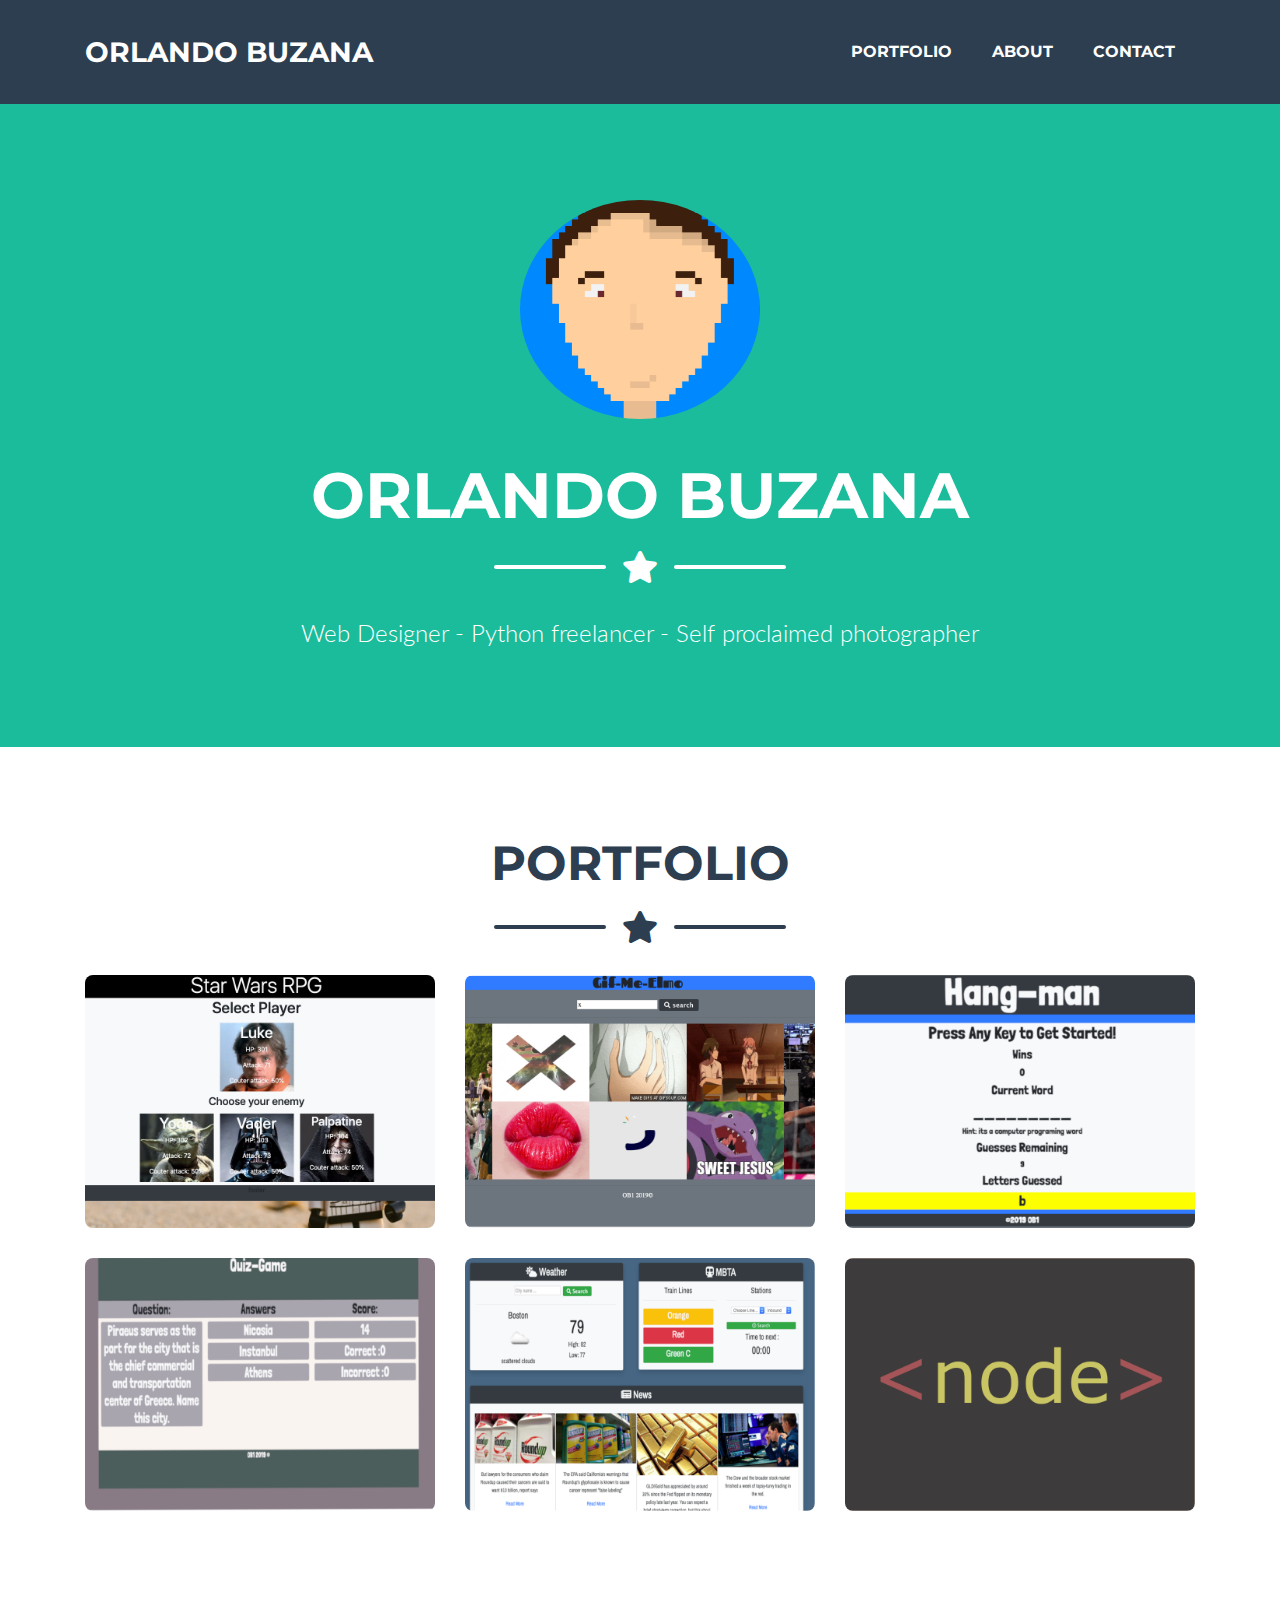
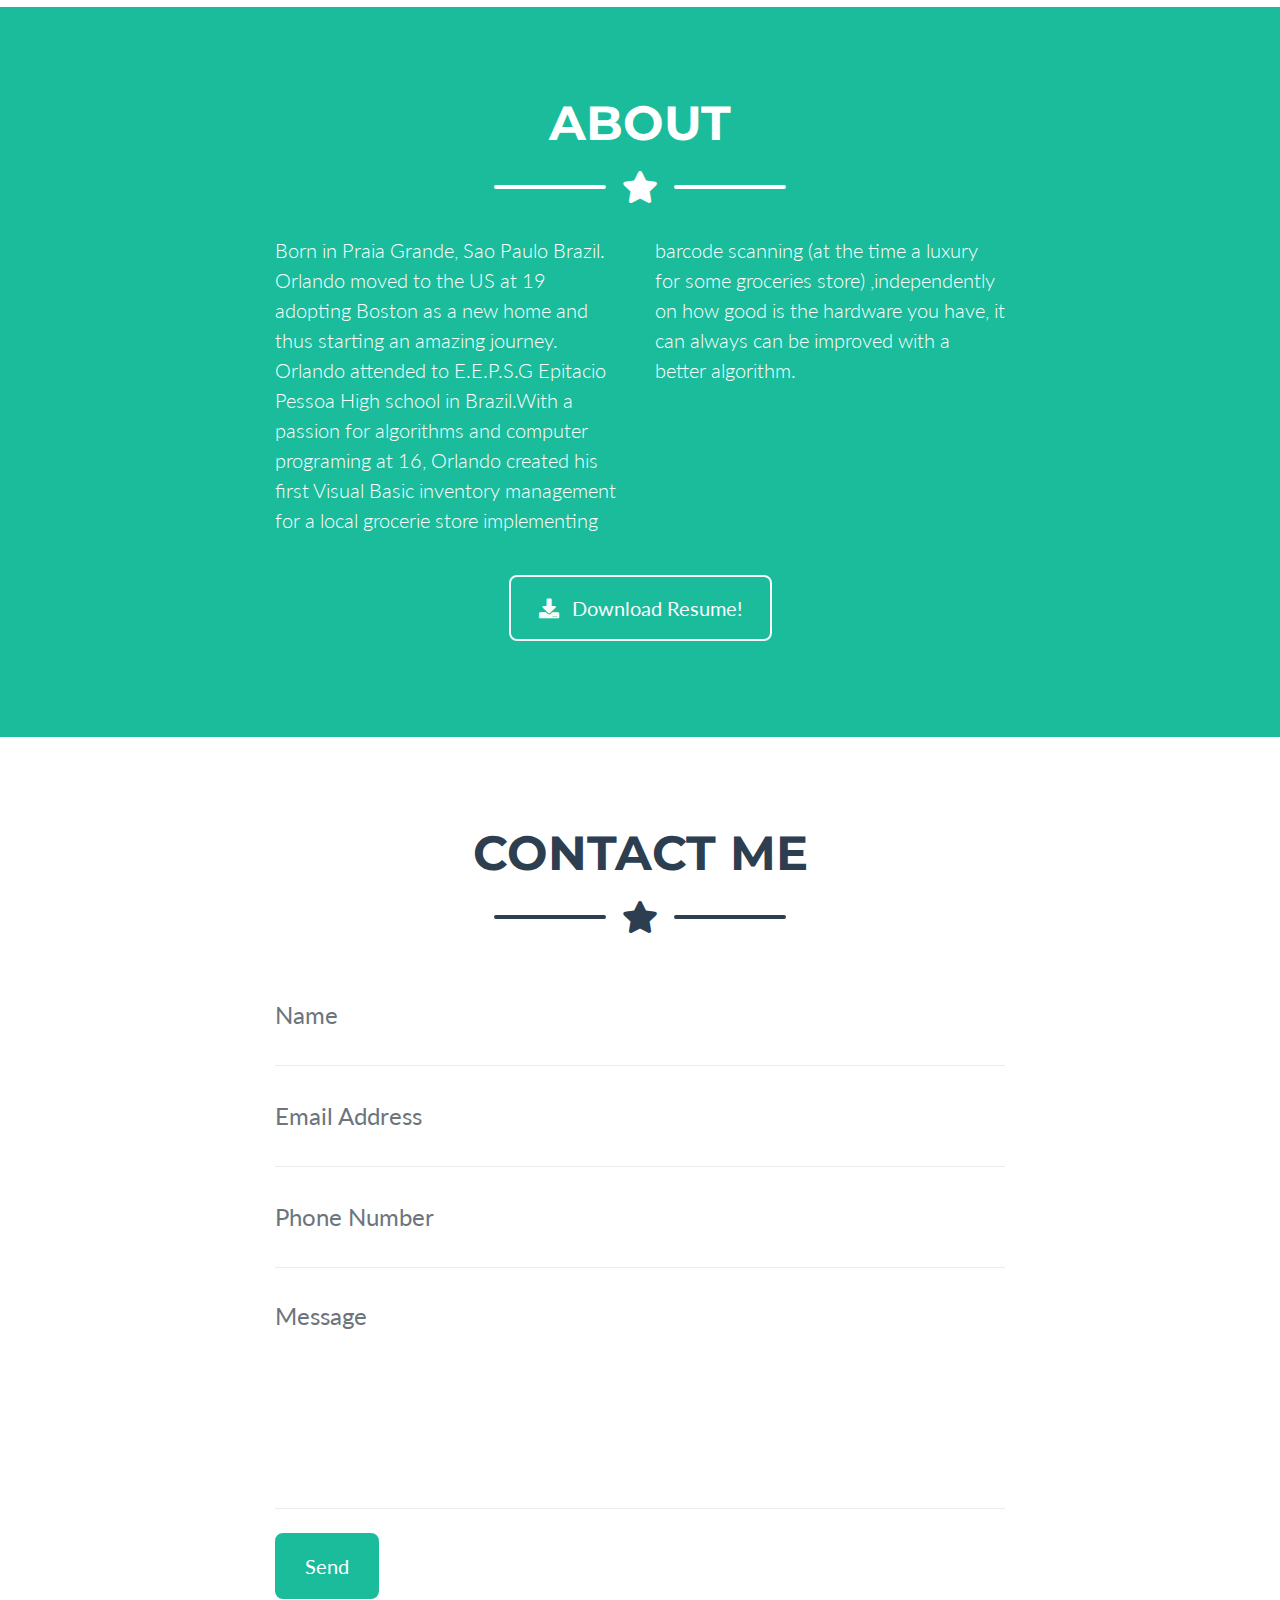
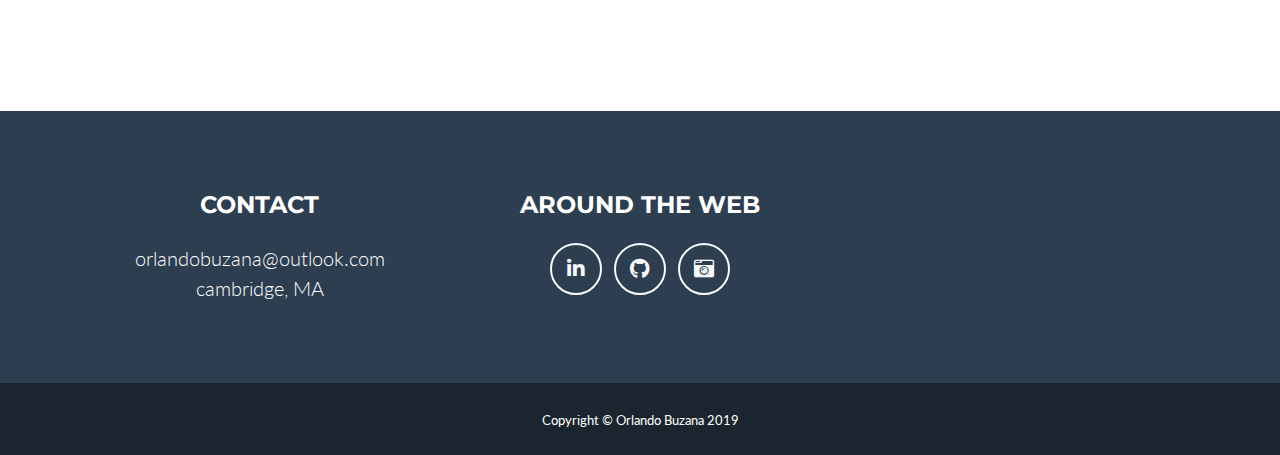
==== commit 5b94b39f: "added liribot to portfolio" ====
--- a/index.html
+++ b/index.html
@@ -158,7 +158,7 @@
                 <i class="fas fa-plus fa-3x"></i>
               </div>
             </div>
-            <img class="img-fluid" src="img/portfolio/submarine.png" alt="">
+            <img class="img-fluid" src="img/portfolio/node.png" alt="">
           </div>
         </div>
 
@@ -531,7 +531,7 @@
             <div class="row justify-content-center">
               <div class="col-lg-8">
                 <!-- Portfolio Modal - Title -->
-                <h2 class="portfolio-modal-title text-secondary text-uppercase mb-0">Submarine</h2>
+                <h2 class="portfolio-modal-title text-secondary text-uppercase mb-0">Liri Node App</Node-app></h2>
                 <!-- Icon Divider -->
                 <div class="divider-custom">
                   <div class="divider-custom-line"></div>
@@ -541,9 +541,9 @@
                   <div class="divider-custom-line"></div>
                 </div>
                 <!-- Portfolio Modal - Image -->
-                <img class="img-fluid rounded mb-5" src="img/portfolio/submarine.png" alt="">
+                <img class="img-fluid rounded mb-5" src="img/portfolio/node.png" alt="">
                 <!-- Portfolio Modal - Text -->
-                <p class="mb-5">Brewing... </p>
+                <p class="mb-5">Terminal app using text interactive for UI</p>
                 <button class="btn btn-primary" href="#" data-dismiss="modal">
                   <i class="fas fa-times fa-fw"></i>
                   Close Window
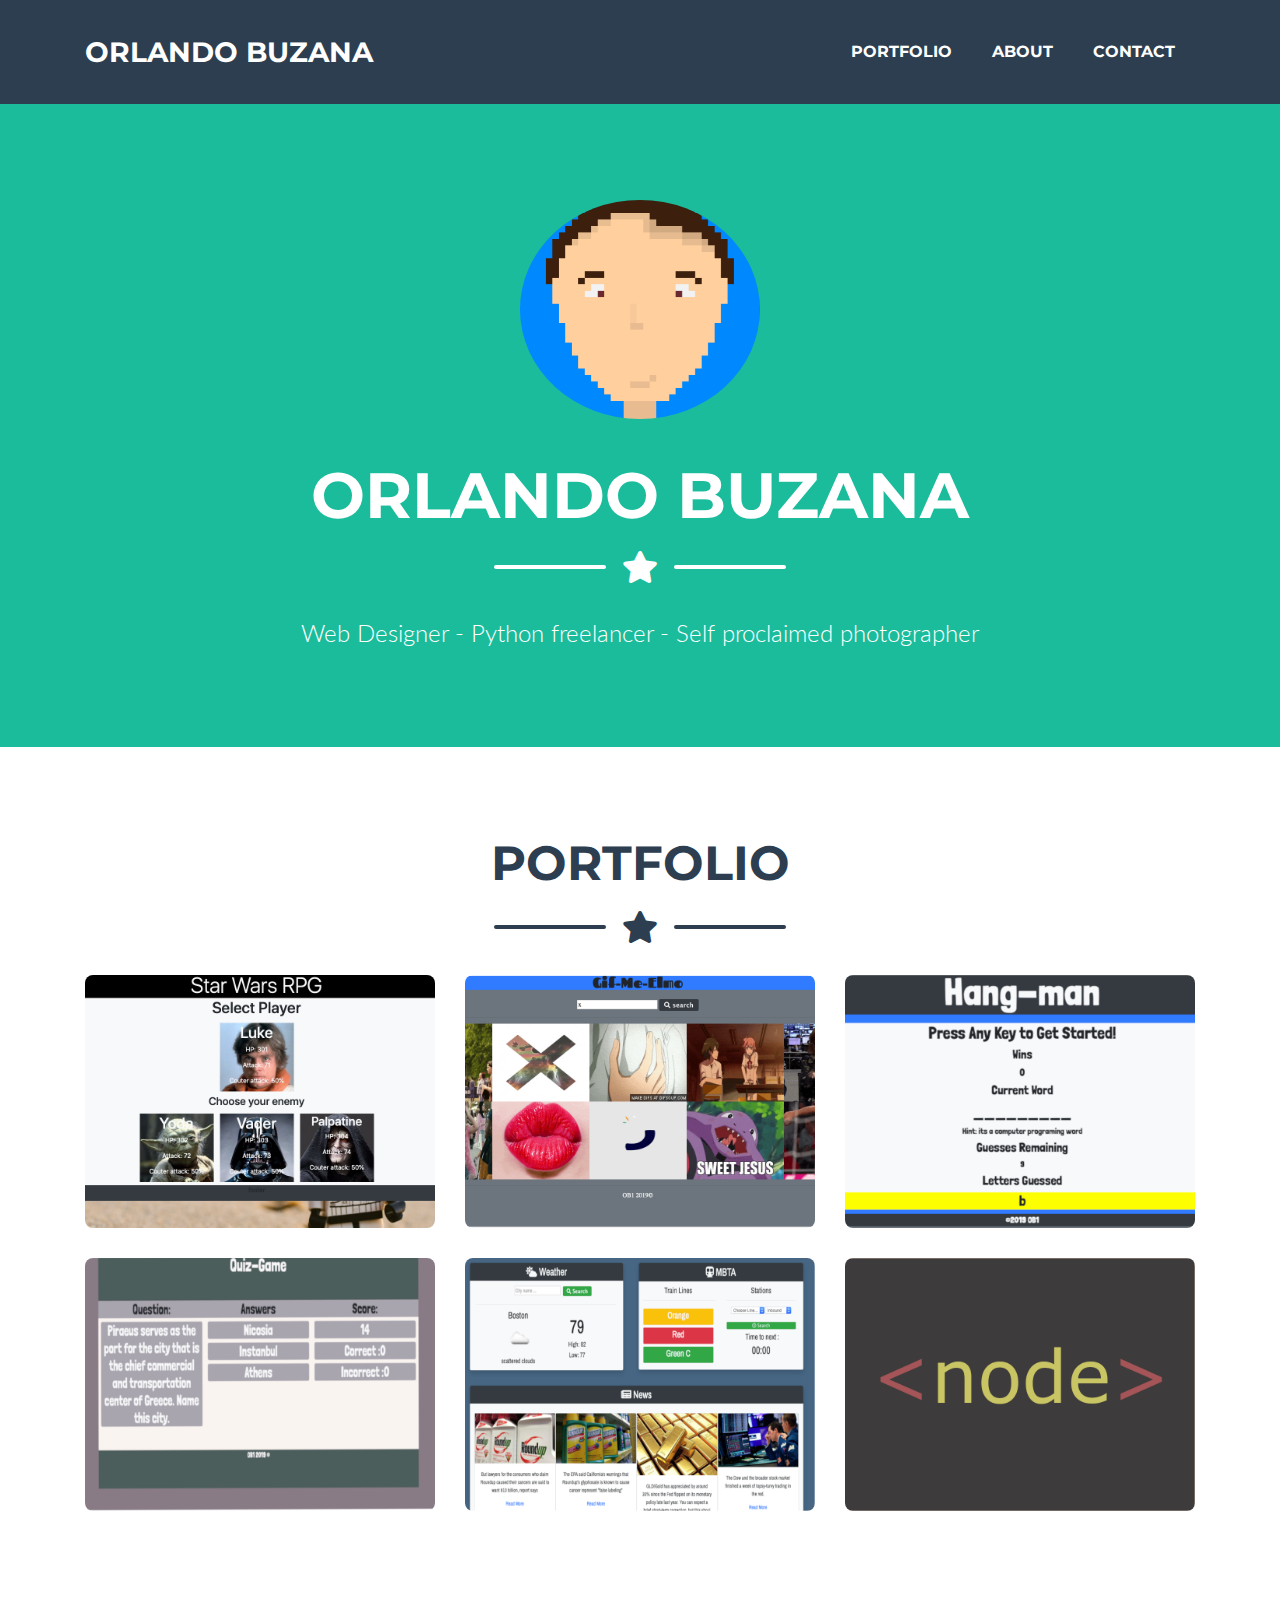
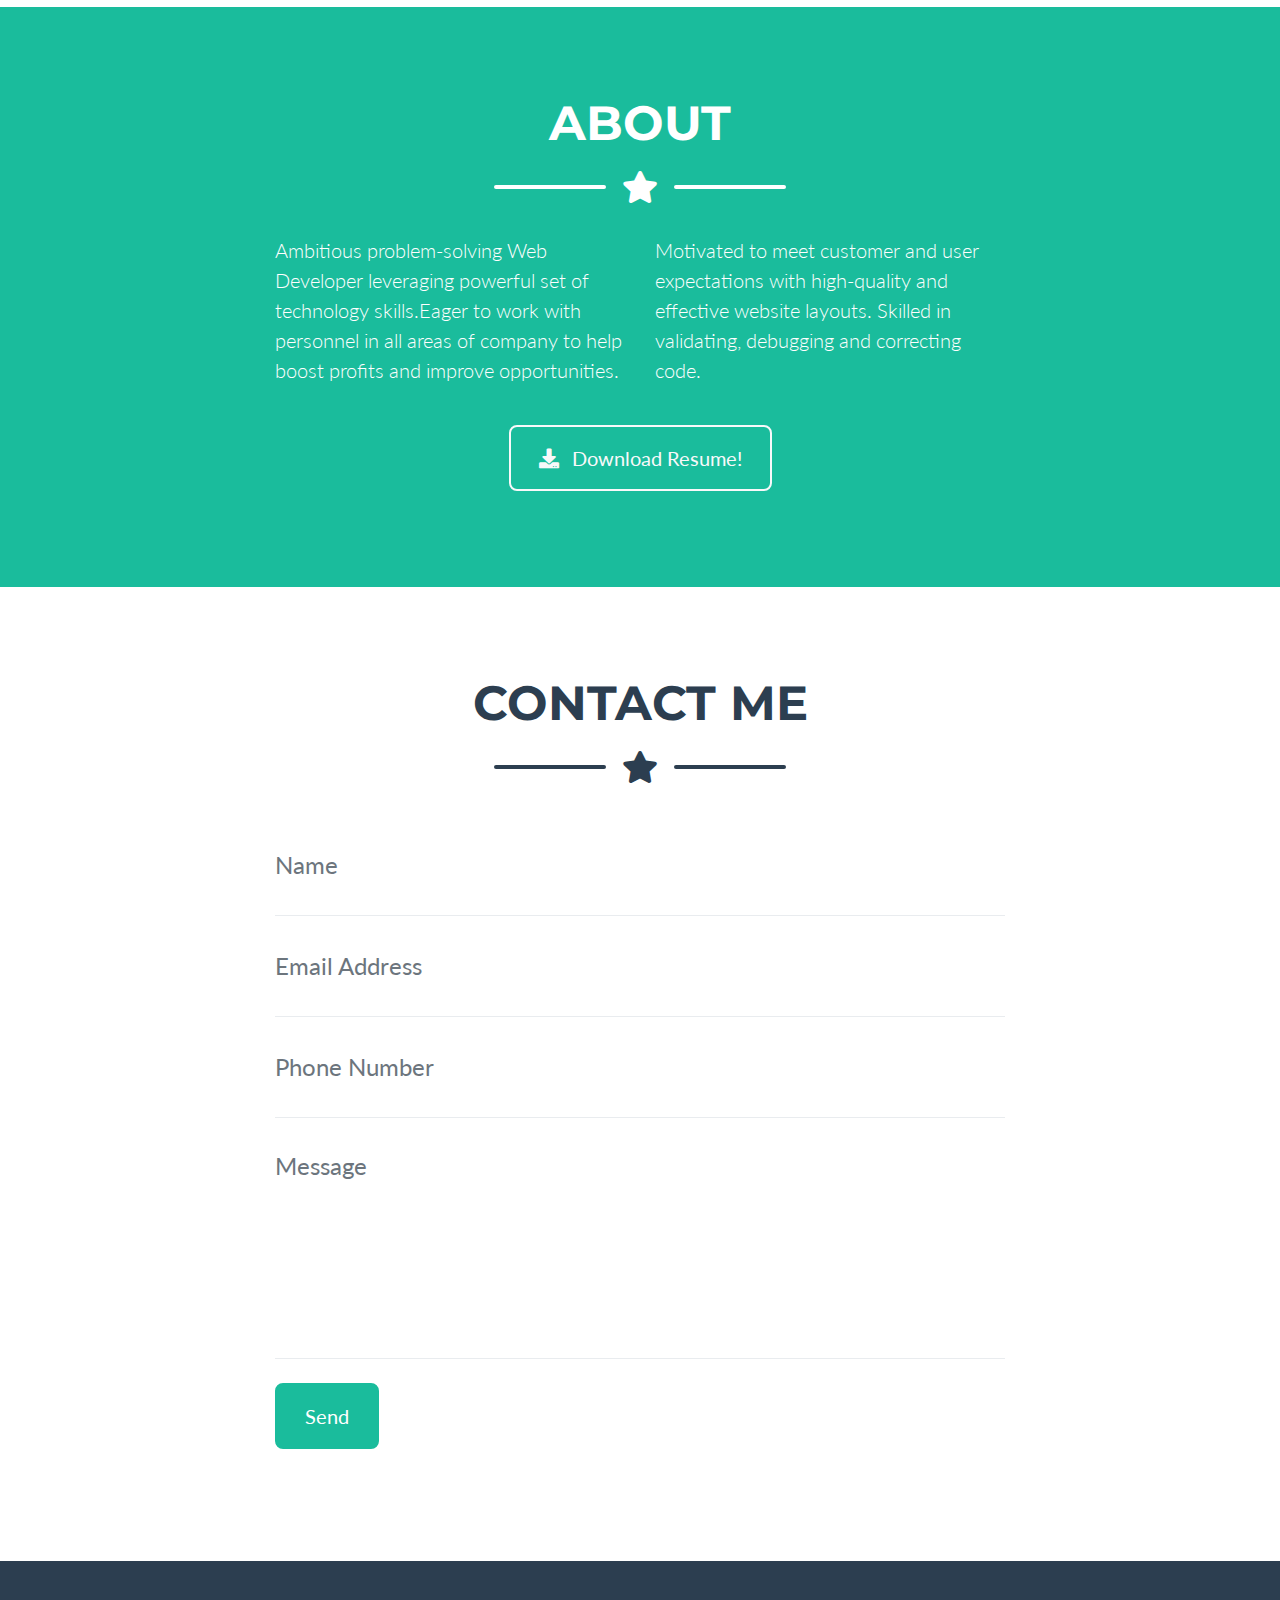
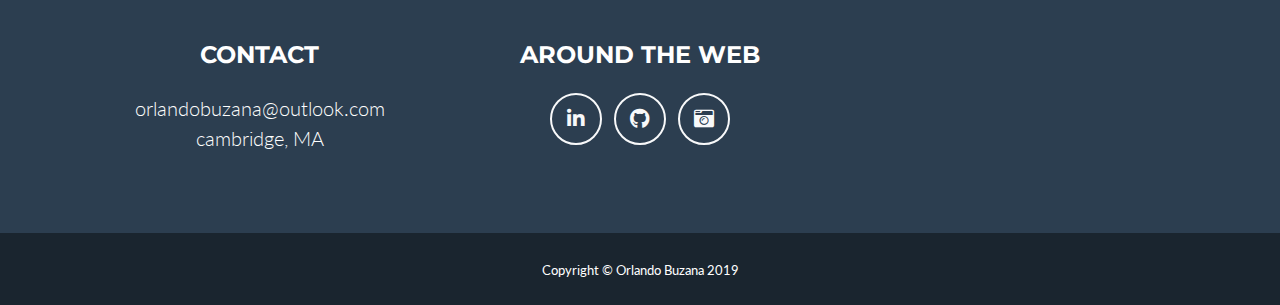
==== commit ca628e2a: "changed about suumary and new Resume" ====
--- a/index.html
+++ b/index.html
@@ -187,12 +187,10 @@
       <!-- About Section Content -->
       <div class="row">
         <div class="col-lg-4 ml-auto">
-          <p class="lead">Born in Praia Grande, Sao Paulo Brazil. Orlando moved to the US at 19 adopting Boston as a new home and thus starting an amazing journey.
-
-            Orlando attended to E.E.P.S.G Epitacio Pessoa High school in Brazil.With a passion for algorithms and computer programing at 16, Orlando created his first Visual Basic inventory management for a local grocerie store implementing</p>
+          <p class="lead">Ambitious problem-solving Web Developer leveraging powerful set of technology skills.Eager to work with personnel in all areas of company to help boost profits and improve opportunities.</p>
         </div>
         <div class="col-lg-4 mr-auto">
-          <p class="lead"> barcode scanning (at the time a luxury for some groceries store) ,independently on how good is the hardware you have, it can always can be improved with a better algorithm.</p>
+          <p class="lead"> Motivated to meet customer and user expectations with high-quality and effective website layouts. Skilled in validating, debugging and correcting code.</p>
         </div>
       </div>
 
@@ -541,7 +539,7 @@
                   <div class="divider-custom-line"></div>
                 </div>
                 <!-- Portfolio Modal - Image -->
-                <img class="img-fluid rounded mb-5" src="img/portfolio/node.png" alt="">
+                <a href="https://github.com/orlandobuzana/liri-node-app"><img class="img-fluid rounded mb-5" src="img/portfolio/node.png" alt=""></a>
                 <!-- Portfolio Modal - Text -->
                 <p class="mb-5">Terminal app using text interactive for UI</p>
                 <button class="btn btn-primary" href="#" data-dismiss="modal">
